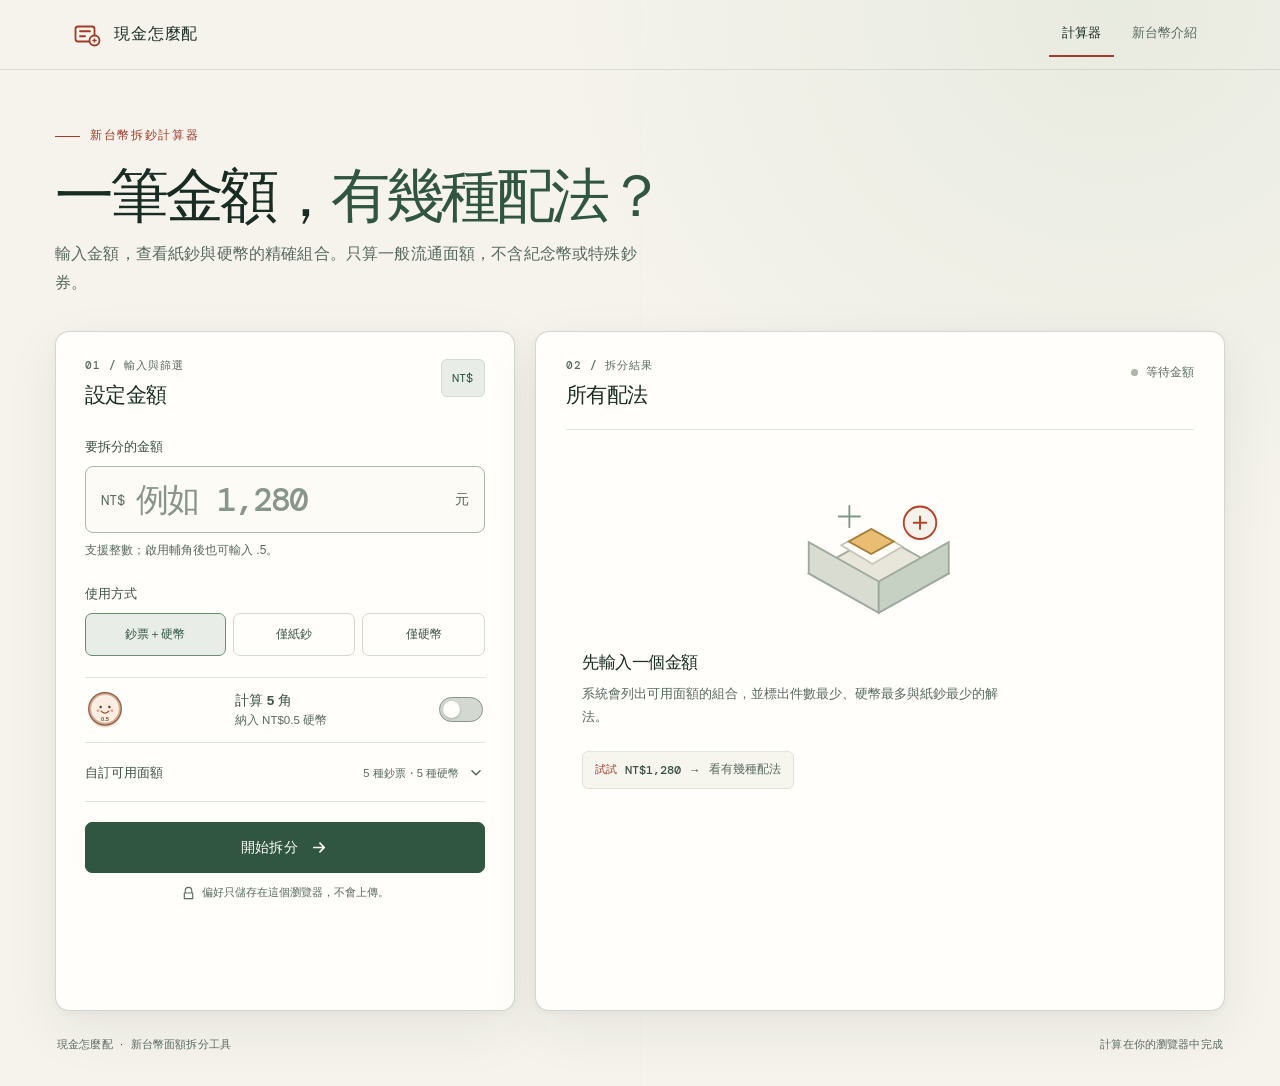
==== index.html @ b89ac7ea "Build NTD cash breakdown calculator and intro page" ====
<!doctype html>
<html lang="zh-Hant-TW">
  <head>
    <meta charset="utf-8" />
    <meta name="viewport" content="width=device-width, initial-scale=1" />
    <meta name="theme-color" content="#f5f3ec" />
    <meta name="description" content="輸入新台幣金額，列出紙鈔與硬幣的所有精確拆分組合。" />
    <title>新台幣拆鈔計算器｜現金怎麼配</title>
    <link rel="stylesheet" href="./styles.css" />
    <script src="./calculator.js" defer></script>
  </head>
  <body>
    <a class="skip-link" href="#main">跳至計算器</a>
    <header class="topbar">
      <a class="brand" href="#top" aria-label="現金怎麼配，回到頁首">
        <span class="brand-mark" aria-hidden="true">
          <svg viewBox="0 0 32 32" fill="none">
            <rect x="4.5" y="7.5" width="19" height="15" rx="2.5" stroke="currentColor" stroke-width="1.8" />
            <path d="M9 12.25h10M9 17.25h5" stroke="currentColor" stroke-width="1.8" stroke-linecap="round" />
            <circle cx="23.5" cy="21.5" r="5" fill="#f5f3ec" stroke="currentColor" stroke-width="1.8" />
            <path d="M22 21.5h3M23.5 20v3" stroke="currentColor" stroke-width="1.4" stroke-linecap="round" />
          </svg>
        </span>
        <span class="brand-name">現金怎麼配</span>
      </a>
      <nav class="top-nav" aria-label="主要導覽">
        <a class="top-nav-link is-current" href="./index.html" aria-current="page">計算器</a>
        <a class="top-nav-link" href="./about.html">新台幣介紹</a>
      </nav>
    </header>

    <main id="main" class="page-shell">
      <section class="intro" id="top" aria-labelledby="page-title">
        <p class="eyebrow"><span class="eyebrow-line"></span>新台幣拆鈔計算器</p>
        <h1 id="page-title">一筆金額，<br class="mobile-break" /><span>有幾種配法？</span></h1>
        <p class="intro-copy">輸入金額，查看紙鈔與硬幣的精確組合。只算一般流通面額，不含紀念幣或特殊鈔券。</p>
      </section>

      <section class="calculator-layout" aria-label="現金拆分工具">
        <aside class="input-panel" aria-labelledby="input-title">
          <div class="panel-heading">
            <div>
              <p class="section-kicker">01 / 輸入與篩選</p>
              <h2 id="input-title">設定金額</h2>
            </div>
            <span class="panel-index" aria-hidden="true">NT$</span>
          </div>

          <form id="calculator-form" novalidate>
            <label class="amount-label" for="amount">要拆分的金額</label>
            <div class="amount-field" id="amount-field">
              <span class="currency-prefix" aria-hidden="true">NT$</span>
              <input id="amount" name="amount" type="text" inputmode="decimal" autocomplete="off" spellcheck="false" placeholder="例如 1,280" aria-describedby="amount-help amount-error" />
              <span class="amount-suffix" aria-hidden="true">元</span>
            </div>
            <p class="field-help" id="amount-help">支援整數；啟用輔角後也可輸入 .5。</p>
            <p class="field-error" id="amount-error" role="alert" hidden></p>

            <fieldset class="mode-fieldset">
              <legend>使用方式</legend>
              <div class="mode-options">
                <label class="mode-option">
                  <input type="radio" name="mode" value="all" checked />
                  <span>鈔票＋硬幣</span>
                </label>
                <label class="mode-option">
                  <input type="radio" name="mode" value="notes" />
                  <span>僅紙鈔</span>
                </label>
                <label class="mode-option">
                  <input type="radio" name="mode" value="coins" />
                  <span>僅硬幣</span>
                </label>
              </div>
            </fieldset>

            <div class="half-toggle-row">
              <svg class="half-coin-icon" aria-hidden="true"><use href="./assets/cash-icons.svg#coin-half"></use></svg>
              <div class="half-copy">
                <span class="toggle-title">計算 5 角</span>
                <span class="toggle-description">納入 NT$0.5 硬幣</span>
              </div>
              <label class="switch" aria-label="啟用 5 角硬幣">
                <input id="half-dollar" type="checkbox" />
                <span class="switch-track" aria-hidden="true"><span></span></span>
              </label>
            </div>

            <details class="denomination-settings" id="denomination-settings">
              <summary>
                <span class="summary-title">自訂可用面額</span>
                <span class="summary-note" id="selection-summary">目前全選</span>
                <svg class="chevron" viewBox="0 0 20 20" aria-hidden="true"><path d="m5.5 7.5 4.5 4.5 4.5-4.5" fill="none" stroke="currentColor" stroke-width="1.7" stroke-linecap="round" stroke-linejoin="round" /></svg>
              </summary>
              <div class="denomination-content">
                <div class="denomination-group">
                  <div class="group-heading"><h3>紙鈔</h3><div class="group-actions"><button type="button" data-select-group="notes">全選</button><button type="button" data-clear-group="notes">清除</button></div></div>
                  <div class="denomination-grid" id="note-denominations"></div>
                </div>
                <div class="denomination-group">
                  <div class="group-heading"><h3>硬幣</h3><div class="group-actions"><button type="button" data-select-group="coins">全選</button><button type="button" data-clear-group="coins">清除</button></div></div>
                  <div class="denomination-grid" id="coin-denominations"></div>
                </div>
                <p class="filter-hint">僅列一般流通面額；不含 NT$50 紙鈔、紀念幣或特殊鈔券。</p>
              </div>
            </details>

            <button class="calculate-button" type="submit">
              <span>開始拆分</span>
              <svg viewBox="0 0 20 20" aria-hidden="true"><path d="M4 10h11M10.5 5.5 15 10l-4.5 4.5" fill="none" stroke="currentColor" stroke-width="1.8" stroke-linecap="round" stroke-linejoin="round" /></svg>
            </button>
          </form>
          <p class="privacy-note"><svg viewBox="0 0 16 16" aria-hidden="true"><path d="M4.5 7V5a3.5 3.5 0 0 1 7 0v2m-8 .5h9v6h-9z" fill="none" stroke="currentColor" stroke-width="1.2" stroke-linejoin="round" /></svg>偏好只儲存在這個瀏覽器，不會上傳。</p>
        </aside>

        <section class="results-panel" aria-labelledby="results-title" aria-live="polite" aria-busy="false">
          <div class="results-topline">
            <div>
              <p class="section-kicker">02 / 拆分結果</p>
              <h2 id="results-title">所有配法</h2>
            </div>
            <span class="result-status" id="result-status"><span class="status-dot"></span>等待金額</span>
          </div>

          <div class="empty-state" id="empty-state">
            <div class="empty-illustration" aria-hidden="true">
              <svg viewBox="0 0 160 118" fill="none">
                <path d="M23 75.5 79 44l56 31.5-56 31.5-56-31.5Z" fill="#e8e5da" stroke="#9eaa9f" stroke-width="1.5" />
                <path d="m23 75.5 56 31.5v-25L23 50.5v25Z" fill="#d9ddd1" stroke="#9eaa9f" stroke-width="1.5" />
                <path d="m135 75.5-56 31.5v-25l56-31.5v25Z" fill="#c6d0c3" stroke="#9eaa9f" stroke-width="1.5" />
                <path d="m49 53 24-13 25 14-24 14-25-15Z" fill="#fffdf8" stroke="#c6c6b9" stroke-width="1.5" />
                <path d="m55 50 18-10 18 10-18 10-18-10Z" fill="#e9bd72" stroke="#a97d35" stroke-width="1.5" />
                <circle cx="112" cy="35" r="13" fill="#f4f3eb" stroke="#b6442b" stroke-width="1.5" />
                <path d="M107 35h10m-5-5v10" stroke="#b6442b" stroke-width="1.6" stroke-linecap="round" />
                <path d="M47 30h17M55.5 21.5v17" stroke="#7f9785" stroke-width="1.5" stroke-linecap="round" />
              </svg>
            </div>
            <h3>先輸入一個金額</h3>
            <p>系統會列出可用面額的組合，並標出件數最少、硬幣最多與紙鈔最少的解法。</p>
            <div class="example-prompt"><span class="example-mark">試試</span><span>NT$1,280</span><span aria-hidden="true">→</span><span>看有幾種配法</span></div>
          </div>

          <div class="result-content" id="result-content" hidden>
            <div class="amount-result">
              <span class="result-label">拆分金額</span>
              <strong id="result-amount">NT$0</strong>
              <span class="combination-count" id="combination-count">0 種組合</span>
            </div>

            <div class="extremes" id="extremes" aria-label="代表性解法"></div>

            <div class="list-heading">
              <div><h3>組合明細</h3><p id="list-caption">依總件數由少到多排列</p></div>
              <span class="list-count" id="list-count"></span>
            </div>
            <div class="combination-list" id="combination-list"></div>
            <p class="truncation-note" id="truncation-note" hidden></p>
            <button class="load-more-button" id="load-more" type="button" hidden>再顯示 100 組</button>
          </div>

          <div class="no-solution" id="no-solution" hidden>
            <span class="no-solution-icon" aria-hidden="true">!</span>
            <h3>目前的面額無法剛好湊出</h3>
            <p>請試著開啟更小的面額，或切換紙鈔與硬幣的使用方式。</p>
          </div>
        </section>
      </section>

      <footer class="page-footer">
        <span>現金怎麼配 <span aria-hidden="true">·</span> 新台幣面額拆分工具</span>
        <span>計算在你的瀏覽器中完成</span>
      </footer>
    </main>
  </body>
</html>
---- styles.css ----
@import url('https://fonts.googleapis.com/css2?family=DM+Mono:wght@400;500&family=IBM+Plex+Sans+TC:wght@400;500;600;700&display=swap');

:root {
  color-scheme: light;
  --paper: #f5f3ec;
  --paper-deep: #eeece3;
  --surface: #fffefa;
  --ink: #182c24;
  --ink-soft: #3c5146;
  --muted: #586a60;
  --line: #d5d9cd;
  --line-strong: #aab6a8;
  --green: #305541;
  --green-soft: #e8eee7;
  --red: #a43a28;
  --red-soft: #f7e9e4;
  --gold: #906823;
  --gold-soft: #f4eddb;
  --shadow: 0 18px 55px rgb(31 48 37 / 7%), 0 2px 8px rgb(31 48 37 / 4%);
  --body-font: 'IBM Plex Sans TC', 'Noto Sans TC', 'Microsoft JhengHei', sans-serif;
  --mono-font: 'DM Mono', ui-monospace, SFMono-Regular, Consolas, monospace;
  font-family: var(--body-font);
  font-size: 16px;
  color: var(--ink);
  background: var(--paper);
  font-synthesis: none;
  text-rendering: optimizeLegibility;
}

* { box-sizing: border-box; }

body {
  margin: 0;
  min-width: 320px;
  min-height: 100vh;
  background:
    radial-gradient(ellipse at 87% 0%, rgb(223 229 216 / 58%), transparent 35rem),
    linear-gradient(90deg, transparent 0, transparent calc(50% - 1px), rgb(57 80 63 / 2%) 50%, transparent calc(50% + 1px)),
    var(--paper);
}

button, input { font: inherit; }
button { color: inherit; }
button, label, summary { -webkit-tap-highlight-color: transparent; }
button, summary, input[type="checkbox"], input[type="radio"] { cursor: pointer; }
[hidden] { display: none !important; }

.skip-link {
  position: fixed;
  z-index: 20;
  top: 12px;
  left: 12px;
  padding: 12px 16px;
  transform: translateY(-160%);
  color: #fffefa;
  background: var(--ink);
  border-radius: 8px;
}
.skip-link:focus { transform: translateY(0); }

.topbar {
  height: 70px;
  padding: 0 clamp(20px, 5.5vw, 88px);
  display: flex;
  align-items: center;
  justify-content: space-between;
  border-bottom: 1px solid rgb(93 113 97 / 17%);
}
.brand { display: inline-flex; align-items: center; gap: 10px; color: var(--ink); text-decoration: none; }
.brand-mark { width: 34px; height: 34px; display: grid; place-items: center; color: var(--red); }
.brand-mark svg { width: 32px; height: 32px; }
.brand-name { font-size: .98rem; font-weight: 700; letter-spacing: .045em; }
.top-nav { display: flex; align-items: center; gap: 5px; }
.top-nav-link { min-height: 44px; display: inline-flex; align-items: center; padding: 0 13px; color: var(--muted); border-bottom: 2px solid transparent; text-decoration: none; font-size: .81rem; font-weight: 500; transition: color .18s ease, border-color .18s ease; }
.top-nav-link:hover { color: var(--red); }
.top-nav-link.is-current { color: var(--ink); border-bottom-color: var(--red); font-weight: 700; }
.top-nav-link:focus-visible { outline: 3px solid #9a552a; outline-offset: 1px; }
.status-dot { width: 8px; height: 8px; border-radius: 50%; background: #588065; display: inline-block; box-shadow: 0 0 0 3px rgb(88 128 101 / 13%); }

.page-shell { width: min(1170px, calc(100% - 48px)); margin: 0 auto; }
.intro { padding: 58px 0 33px; }
.eyebrow, .section-kicker {
  display: flex;
  align-items: center;
  gap: 10px;
  margin: 0;
  color: var(--red);
  font-size: .74rem;
  font-weight: 600;
  letter-spacing: .14em;
  text-transform: uppercase;
}
.eyebrow-line { width: 25px; height: 1px; background: currentColor; }
h1, h2, h3, p { margin-top: 0; }
.intro h1 { margin: 17px 0 10px; font-size: clamp(2.2rem, 5.2vw, 3.7rem); line-height: 1.17; letter-spacing: -.065em; font-weight: 600; }
.intro h1 span { color: var(--green); }
.mobile-break { display: none; }
.intro-copy { max-width: 600px; margin: 0; color: var(--muted); font-size: 1rem; line-height: 1.8; letter-spacing: .01em; }

.calculator-layout { display: grid; grid-template-columns: minmax(330px, .88fr) minmax(0, 1.32fr); gap: 20px; align-items: stretch; }
.input-panel, .results-panel { background: var(--surface); border: 1px solid rgb(160 173 155 / 48%); border-radius: 14px; box-shadow: var(--shadow); }
.input-panel { padding: 27px 29px 23px; }
.results-panel { min-height: 680px; padding: 27px 30px 28px; }
.panel-heading, .results-topline { display: flex; align-items: flex-start; justify-content: space-between; gap: 16px; }
.panel-heading { margin-bottom: 29px; }
.panel-heading .section-kicker, .results-topline .section-kicker { color: var(--muted); font-family: var(--mono-font); font-size: .66rem; letter-spacing: .08em; }
.panel-heading h2, .results-topline h2 { margin: 8px 0 0; font-size: 1.32rem; line-height: 1.35; font-weight: 600; letter-spacing: -.03em; }
.panel-index { display: inline-grid; place-items: center; min-width: 44px; height: 38px; padding: 0 8px; color: var(--green); background: var(--green-soft); border: 1px solid #cedbce; border-radius: 6px; font-family: var(--mono-font); font-size: .77rem; }

.amount-label, fieldset legend { display: block; margin-bottom: 10px; color: var(--ink-soft); font-size: .84rem; font-weight: 600; }
.amount-field { display: flex; align-items: center; min-height: 67px; padding: 0 15px; background: #fcfbf6; border: 1px solid #aab8ab; border-radius: 8px; transition: border-color .18s ease, box-shadow .18s ease, background-color .18s ease; }
.amount-field:focus-within { background: #fffefa; border-color: var(--green); box-shadow: 0 0 0 3px rgb(48 85 65 / 13%); }
.currency-prefix { margin-right: 11px; color: var(--muted); font-family: var(--mono-font); font-size: .88rem; }
.amount-field input { min-width: 0; width: 100%; padding: 10px 0; border: 0; outline: 0; color: var(--ink); background: transparent; font-family: var(--mono-font); font-size: clamp(1.55rem, 3vw, 2.05rem); font-weight: 500; letter-spacing: -.055em; font-variant-numeric: tabular-nums; }
.amount-field input::placeholder { color: #88958a; opacity: 1; }
.amount-suffix { margin-left: 8px; color: var(--muted); font-size: .87rem; }
.field-help, .field-error { margin: 8px 0 0; font-size: .75rem; line-height: 1.55; }
.field-help { color: var(--muted); }
.field-error { color: #922f23; font-weight: 600; }

.mode-fieldset { min-width: 0; margin: 25px 0 21px; padding: 0; border: 0; }
.mode-fieldset legend { padding: 0; }
.mode-options { display: grid; grid-template-columns: 1.15fr 1fr 1fr; gap: 7px; }
.mode-option { position: relative; min-height: 43px; display: grid; place-items: center; padding: 7px 6px; color: var(--ink-soft); background: #fffefa; border: 1px solid var(--line); border-radius: 7px; text-align: center; font-size: .76rem; font-weight: 500; line-height: 1.2; transition: background-color .18s ease, border-color .18s ease, color .18s ease; }
.mode-option input { position: absolute; width: 1px; height: 1px; opacity: 0; }
.mode-option:has(input:checked) { color: var(--green); background: var(--green-soft); border-color: #6a8d72; font-weight: 700; }
.mode-option:has(input:focus-visible) { outline: 3px solid #9a552a; outline-offset: 3px; }

.half-toggle-row { min-height: 64px; display: flex; align-items: center; justify-content: space-between; gap: 14px; padding: 10px 0; border-top: 1px solid #e2e4dc; border-bottom: 1px solid #e2e4dc; }
.half-coin-icon { width: 40px; height: 40px; flex: 0 0 40px; }
.half-copy { display: grid; gap: 3px; }
.toggle-title { color: var(--ink-soft); font-size: .85rem; font-weight: 600; }
.toggle-description { color: var(--muted); font-size: .72rem; }
.switch { position: relative; min-width: 48px; min-height: 44px; display: inline-flex; align-items: center; justify-content: center; }
.switch input { position: absolute; inset: 0; width: 100%; height: 100%; margin: 0; opacity: 0; }
.switch-track { width: 44px; height: 25px; display: flex; align-items: center; padding: 3px; background: #d3d9d0; border: 1px solid #87968a; border-radius: 999px; transition: background .18s ease; }
.switch-track span { width: 17px; height: 17px; background: #fffefa; border-radius: 50%; box-shadow: 0 1px 3px rgb(19 38 27 / 23%); transition: transform .18s ease; }
.switch input:checked + .switch-track { background: var(--green); border-color: var(--green); }
.switch input:checked + .switch-track span { transform: translateX(18px); }
.switch input:focus-visible + .switch-track { outline: 3px solid #9a552a; outline-offset: 3px; }

.denomination-settings { margin-top: 3px; border-bottom: 1px solid #e2e4dc; }
.denomination-settings summary { position: relative; min-height: 55px; display: flex; align-items: center; gap: 8px; padding: 7px 26px 7px 0; list-style: none; }
.denomination-settings summary::-webkit-details-marker { display: none; }
.summary-title { color: var(--ink-soft); font-size: .83rem; font-weight: 600; }
.summary-note { margin-left: auto; color: var(--muted); font-size: .7rem; white-space: nowrap; }
.chevron { position: absolute; right: 0; width: 18px; height: 18px; color: var(--muted); transition: transform .18s ease; }
.denomination-settings[open] .chevron { transform: rotate(180deg); }
.denomination-settings summary:focus-visible { outline: 3px solid #9a552a; outline-offset: 3px; border-radius: 4px; }
.denomination-content { display: grid; gap: 18px; padding: 3px 0 16px; }
.group-heading { display: flex; align-items: center; justify-content: space-between; gap: 10px; margin-bottom: 9px; }
.group-heading h3 { margin: 0; color: var(--ink); font-size: .75rem; font-weight: 600; }
.group-actions { display: flex; align-items: center; gap: 9px; }
.group-actions button { min-height: 32px; padding: 3px 2px; color: #465f4d; background: transparent; border: 0; font-size: .68rem; text-decoration: underline; text-underline-offset: 3px; }
.group-actions button:hover { color: #7d2d20; }
.denomination-grid { display: grid; grid-template-columns: repeat(3, minmax(0, 1fr)); gap: 7px; }
.denomination-chip { position: relative; min-height: 67px; display: flex; flex-direction: column; align-items: center; justify-content: center; gap: 1px; padding: 10px 4px 5px; background: #fbfaf5; border: 1px solid var(--line); border-radius: 6px; color: var(--ink-soft); font-family: var(--mono-font); font-size: .69rem; transition: border-color .18s ease, background .18s ease; }
.denomination-chip:has(input:checked) { color: var(--green); background: #f0f4ee; border-color: #9caf9e; }
.denomination-chip input { position: absolute; top: 5px; left: 5px; appearance: none; width: 13px; height: 13px; flex: 0 0 13px; margin: 0; background: #fffefa; border: 1px solid #748477; border-radius: 3px; }
.denomination-chip input:checked { background: var(--green); border-color: var(--green); }
.denomination-chip input:checked::after { display: block; width: 6px; height: 3px; margin: 3px 0 0 2px; content: ''; transform: rotate(-45deg); border: solid white; border-width: 0 0 1.6px 1.6px; }
.denomination-chip input:focus-visible { outline: 3px solid #9a552a; outline-offset: 3px; }
.money-icon { display: block; width: 42px; height: 24px; overflow: visible; }
.money-icon.coin-icon { width: 28px; height: 28px; }
.filter-hint { margin: -2px 0 0; color: var(--muted); font-size: .68rem; line-height: 1.5; }

.calculate-button { width: 100%; min-height: 51px; display: flex; align-items: center; justify-content: center; gap: 12px; margin-top: 20px; padding: 10px 18px; color: #fffefa; background: var(--green); border: 1px solid var(--green); border-radius: 7px; font-size: .89rem; font-weight: 600; letter-spacing: .03em; transition: background .18s ease, transform .18s ease, box-shadow .18s ease; }
.calculate-button svg { width: 19px; height: 19px; }
.calculate-button:hover { background: #213e2e; box-shadow: 0 5px 14px rgb(30 57 40 / 18%); }
.calculate-button:active { transform: translateY(1px); }
.calculate-button:focus-visible, .group-actions button:focus-visible { outline: 3px solid #9a552a; outline-offset: 3px; }
.privacy-note { display: flex; align-items: center; justify-content: center; gap: 6px; margin: 13px 0 0; color: var(--muted); font-size: .68rem; }
.privacy-note svg { width: 15px; height: 15px; flex: 0 0 15px; }

.results-topline { align-items: flex-start; padding-bottom: 20px; border-bottom: 1px solid #e1e4db; }
.result-status { display: inline-flex; align-items: center; gap: 8px; margin-top: 6px; color: var(--muted); font-size: .72rem; white-space: nowrap; }
.result-status .status-dot { width: 7px; height: 7px; background: #aab5a8; box-shadow: none; }
.result-status.is-ready .status-dot { background: #588065; box-shadow: 0 0 0 3px rgb(88 128 101 / 13%); }

.empty-state { display: flex; flex-direction: column; align-items: flex-start; padding: 48px 16px 35px; }
.empty-illustration { align-self: center; width: min(200px, 72%); margin: 1px auto 24px; }
.empty-illustration svg { display: block; width: 100%; height: auto; }
.empty-state h3 { margin: 0 0 8px; font-size: 1.07rem; font-weight: 600; letter-spacing: -.025em; }
.empty-state > p { max-width: 440px; margin: 0; color: var(--muted); font-size: .84rem; line-height: 1.75; }
.example-prompt { display: inline-flex; flex-wrap: wrap; align-items: center; gap: 8px; margin-top: 22px; padding: 10px 12px; color: var(--ink-soft); background: #f6f5ee; border: 1px solid #e2e4da; border-radius: 6px; font-size: .73rem; }
.example-mark { color: var(--red); font-size: .68rem; font-weight: 700; }
.example-prompt span:nth-child(2) { font-family: var(--mono-font); font-weight: 500; }
.example-prompt span:last-child { color: var(--muted); }

.result-content { animation: reveal .2s ease-out; }
@keyframes reveal { from { opacity: .72; transform: translateY(4px); } to { opacity: 1; transform: translateY(0); } }
.amount-result { display: grid; grid-template-columns: 1fr auto; align-items: end; gap: 5px 14px; padding: 22px 0 19px; border-bottom: 1px solid #e1e4db; }
.result-label { color: var(--muted); font-size: .76rem; }
.amount-result strong { grid-column: 1; color: var(--ink); font-family: var(--mono-font); font-size: clamp(1.8rem, 4.2vw, 2.45rem); font-weight: 500; letter-spacing: -.07em; line-height: 1.15; font-variant-numeric: tabular-nums; }
.combination-count { grid-column: 2; grid-row: 1 / span 2; align-self: center; padding: 8px 10px; color: #8a301f; background: var(--red-soft); border: 1px solid #ecc9bd; border-radius: 5px; font-size: .74rem; font-weight: 600; white-space: nowrap; }

.extremes { display: grid; grid-template-columns: repeat(3, minmax(0, 1fr)); gap: 8px; padding: 16px 0 22px; border-bottom: 1px solid #e1e4db; }
.extreme-card { min-width: 0; padding: 12px 11px 11px; background: #f9f8f2; border: 1px solid #e0e3d8; border-radius: 7px; }
.extreme-card.primary { background: #eef3ed; border-color: #c8d6c7; }
.extreme-label { display: flex; min-height: 28px; align-items: flex-start; gap: 6px; color: var(--muted); font-size: .67rem; line-height: 1.35; }
.extreme-label .label-mark { width: 16px; height: 16px; flex: 0 0 16px; display: grid; place-items: center; color: var(--green); background: #dae6d9; border-radius: 50%; font-size: .58rem; font-weight: 700; }
.extreme-total { margin: 7px 0 4px; color: var(--ink); font-family: var(--mono-font); font-size: 1.25rem; letter-spacing: -.06em; }
.extreme-total small { margin-left: 3px; color: var(--muted); font-family: var(--body-font); font-size: .67rem; letter-spacing: 0; }
.extreme-detail { margin: 0; color: var(--muted); font-size: .65rem; line-height: 1.5; overflow-wrap: anywhere; }

.list-heading { display: flex; align-items: flex-end; justify-content: space-between; gap: 16px; padding: 19px 0 11px; }
.list-heading h3 { margin: 0 0 4px; font-size: .91rem; font-weight: 600; }
.list-heading p { margin: 0; color: var(--muted); font-size: .68rem; }
.list-count { color: var(--muted); font-family: var(--mono-font); font-size: .7rem; white-space: nowrap; }
.combination-list { display: grid; gap: 7px; }
.combination-row { display: grid; grid-template-columns: 32px minmax(0, 1fr) auto; gap: 10px; align-items: start; padding: 11px 12px 10px 9px; background: #fffefa; border: 1px solid #e2e5dc; border-radius: 7px; }
.combination-row.best { background: #f3f6f0; border-color: #c8d6c7; }
.row-number { width: 25px; height: 25px; display: grid; place-items: center; margin-top: 1px; color: var(--muted); background: #f1f1e9; border-radius: 4px; font-family: var(--mono-font); font-size: .64rem; }
.row-body { min-width: 0; }
.row-summary { display: flex; flex-wrap: wrap; align-items: center; gap: 5px 10px; margin-bottom: 6px; }
.piece-total { color: var(--ink); font-size: .76rem; font-weight: 600; }
.piece-split { color: var(--muted); font-size: .65rem; }
.row-breakdown { display: flex; flex-wrap: wrap; gap: 5px; }
.denom-token { display: inline-flex; align-items: center; gap: 4px; min-height: 25px; padding: 3px 6px; color: #405849; background: #eef2eb; border: 1px solid #d7e0d5; border-radius: 4px; font-size: .61rem; line-height: 1.25; }
.denom-token.note { color: #8b3e28; background: #f8eee6; border-color: #ecd9c8; }
.denom-token strong { font-family: var(--mono-font); font-size: .63rem; font-weight: 500; }
.denom-token .money-icon { width: 20px; height: 12px; flex: 0 0 20px; }
.denom-token .money-icon.coin-icon { width: 16px; height: 16px; flex-basis: 16px; }
.row-value { align-self: center; color: var(--ink-soft); font-family: var(--mono-font); font-size: .73rem; white-space: nowrap; }
.truncation-note { margin: 11px 0 0; padding: 10px 12px; color: #5b4a2c; background: var(--gold-soft); border: 1px solid #e3d3aa; border-radius: 6px; font-size: .71rem; line-height: 1.55; }
.load-more-button { width: 100%; min-height: 44px; margin-top: 9px; color: var(--green); background: #f7f8f3; border: 1px solid #b8c7b7; border-radius: 6px; font-size: .76rem; font-weight: 600; transition: background .18s ease, border-color .18s ease; }
.load-more-button:hover { background: var(--green-soft); border-color: #7e9981; }
.load-more-button:focus-visible { outline: 3px solid #9a552a; outline-offset: 3px; }

.no-solution { padding: 71px 20px 30px; text-align: center; }
.no-solution-icon { width: 38px; height: 38px; display: grid; place-items: center; margin: 0 auto 14px; color: #8a301f; background: var(--red-soft); border: 1px solid #e9c7bc; border-radius: 50%; font-family: var(--mono-font); font-size: 1.1rem; }
.no-solution h3 { margin: 0 0 7px; font-size: 1rem; font-weight: 600; }
.no-solution p { max-width: 350px; margin: 0 auto; color: var(--muted); font-size: .81rem; line-height: 1.7; }

.about-intro { padding-bottom: 30px; }
.about-section { padding: 25px 28px 27px; background: var(--surface); border: 1px solid rgb(160 173 155 / 48%); border-radius: 12px; box-shadow: var(--shadow); }
.about-section + .about-section { margin-top: 15px; }
.about-section-heading { display: flex; align-items: flex-end; justify-content: space-between; gap: 16px; margin-bottom: 18px; }
.about-section-heading .section-kicker { color: var(--muted); font-family: var(--mono-font); font-size: .67rem; letter-spacing: .075em; }
.about-section-heading h2 { margin: 8px 0 0; font-size: 1.28rem; line-height: 1.35; font-weight: 600; letter-spacing: -.03em; }
.section-caption { color: var(--muted); font-size: .71rem; }
.money-card-grid { display: grid; gap: 10px; }
.note-card-grid { grid-template-columns: repeat(5, minmax(0, 1fr)); }
.coin-card-grid { grid-template-columns: repeat(6, minmax(0, 1fr)); }
.money-card { min-width: 0; min-height: 154px; display: flex; flex-direction: column; align-items: center; justify-content: center; padding: 13px 8px 12px; background: #f8f7f0; border: 1px solid #e0e3d8; border-radius: 8px; text-align: center; }
.money-card.half-card { background: #fcf3ed; border-color: #ecd9ce; }
.about-money-icon { flex: 0 0 auto; }
.about-money-icon.note-icon { width: min(100%, 126px); height: auto; margin: 0 0 10px; }
.about-money-icon.coin-icon { width: 62px; height: 62px; margin: 0 0 5px; }
.money-card h3 { margin: 1px 0 3px; color: var(--ink); font-family: var(--mono-font); font-size: .84rem; font-weight: 500; letter-spacing: -.02em; }
.money-card p { margin: 0; color: var(--muted); font-size: .7rem; line-height: 1.5; }
.illustration-note { display: flex; align-items: flex-start; gap: 12px; margin: 15px 0 0; padding: 15px 18px; color: #5d4b2d; background: var(--gold-soft); border: 1px solid #e3d3aa; border-radius: 8px; }
.illustration-note p { margin: 0; font-size: .76rem; line-height: 1.75; }
.illustration-note strong { color: #4a3a21; }
.note-mark { width: 23px; height: 23px; flex: 0 0 23px; display: grid; place-items: center; color: #594720; background: #e9d8aa; border-radius: 50%; font-family: Georgia, serif; font-size: .9rem; font-weight: 700; }
.guide-section { margin-top: 28px; padding: 25px 28px 27px; background: #e9eee6; border: 1px solid #cbd8ca; border-radius: 12px; }
.guide-section .about-section-heading { margin-bottom: 19px; }
.guide-steps { display: grid; grid-template-columns: repeat(3, minmax(0, 1fr)); gap: 12px; margin: 0; padding: 0; list-style: none; counter-reset: none; }
.guide-steps li { min-height: 138px; padding: 15px 16px; background: #f9faf5; border: 1px solid #d5dfd3; border-radius: 7px; }
.step-number { display: inline-block; margin-bottom: 11px; color: var(--red); font-family: var(--mono-font); font-size: .67rem; letter-spacing: .08em; }
.guide-steps h3 { margin: 0 0 5px; font-size: .85rem; font-weight: 600; }
.guide-steps p { margin: 0; color: var(--muted); font-size: .72rem; line-height: 1.7; }
.about-cta { min-height: 48px; display: inline-flex; align-items: center; justify-content: center; gap: 12px; margin-top: 17px; padding: 8px 17px; color: #fffefa; background: var(--green); border: 1px solid var(--green); border-radius: 6px; text-decoration: none; font-size: .79rem; font-weight: 600; transition: background .18s ease, box-shadow .18s ease; }
.about-cta:hover { background: #213e2e; box-shadow: 0 5px 14px rgb(30 57 40 / 18%); }
.about-cta svg { width: 18px; height: 18px; }
.about-cta:focus-visible { outline: 3px solid #9a552a; outline-offset: 3px; }

.page-footer { display: flex; align-items: center; justify-content: space-between; gap: 16px; padding: 26px 2px 34px; color: var(--muted); font-size: .69rem; letter-spacing: .015em; }
.page-footer span:first-child { font-weight: 500; }
.page-footer span:first-child span { padding: 0 4px; color: var(--red); }

:focus-visible { outline: 3px solid #9a552a; outline-offset: 3px; }
@media (max-width: 900px) {
  .calculator-layout { grid-template-columns: minmax(290px, .9fr) minmax(0, 1.1fr); gap: 14px; }
  .input-panel { padding: 24px 21px 20px; }
  .results-panel { padding: 24px 22px; }
  .extremes { grid-template-columns: 1fr; }
  .extreme-card { display: grid; grid-template-columns: minmax(115px, .8fr) minmax(70px, .55fr) minmax(0, 1.6fr); align-items: center; gap: 10px; }
  .extreme-label { min-height: 0; }
  .extreme-total { margin: 0; }
  .extreme-detail { text-align: right; }
  .note-card-grid { grid-template-columns: repeat(3, minmax(0, 1fr)); }
  .coin-card-grid { grid-template-columns: repeat(3, minmax(0, 1fr)); }
}
@media (max-width: 720px) {
  .topbar { height: 61px; padding: 0 20px; }
  .page-shell { width: min(100% - 32px, 540px); }
  .intro { padding: 39px 0 24px; }
  .intro h1 { margin-top: 13px; font-size: clamp(2.05rem, 10vw, 3.1rem); }
  .mobile-break { display: initial; }
  .intro-copy { max-width: 480px; font-size: .91rem; }
  .calculator-layout { grid-template-columns: 1fr; gap: 13px; }
  .input-panel { padding: 22px 21px 20px; }
  .panel-heading { margin-bottom: 23px; }
  .results-panel { min-height: 520px; padding: 22px 21px 24px; }
  .empty-state { padding: 31px 4px 28px; }
  .empty-illustration { width: 164px; margin-bottom: 19px; }
  .empty-state h3 { font-size: 1rem; }
  .empty-state > p { font-size: .81rem; }
  .amount-result { padding: 18px 0 16px; }
  .combination-count { font-size: .67rem; }
  .extremes { grid-template-columns: 1fr; gap: 7px; padding: 13px 0 18px; }
  .extreme-card { grid-template-columns: minmax(110px, .75fr) minmax(73px, .55fr) minmax(0, 1.4fr); padding: 10px; }
  .extreme-detail { font-size: .64rem; }
  .combination-row { grid-template-columns: 27px minmax(0, 1fr); gap: 7px; padding: 10px 9px; }
  .row-value { grid-column: 2; grid-row: 2; justify-self: start; margin-top: 5px; font-size: .67rem; }
  .row-summary { margin-bottom: 5px; }
  .page-footer { align-items: flex-start; flex-direction: column; gap: 6px; padding: 22px 2px 29px; }
  .about-intro { padding-bottom: 20px; }
  .about-section { padding: 20px 17px 19px; }
  .about-section-heading { align-items: flex-start; flex-direction: column; gap: 5px; margin-bottom: 14px; }
  .about-section-heading h2 { font-size: 1.17rem; }
  .section-caption { font-size: .68rem; }
  .money-card-grid { gap: 8px; }
  .money-card { min-height: 143px; padding: 10px 5px; }
  .about-money-icon.note-icon { width: min(100%, 115px); }
  .about-money-icon.coin-icon { width: 54px; height: 54px; }
  .money-card h3 { font-size: .76rem; }
  .money-card p { font-size: .65rem; }
  .illustration-note { padding: 13px 13px; }
  .guide-section { margin-top: 18px; padding: 20px 17px 19px; }
  .guide-steps { grid-template-columns: 1fr; gap: 8px; }
  .guide-steps li { min-height: 0; padding: 12px 13px; }
  .step-number { margin-bottom: 7px; }
  .about-cta { width: 100%; }
}
@media (max-width: 390px) {
  .topbar { padding: 0 16px; }
  .top-nav { gap: 0; }
  .top-nav-link { padding: 0 8px; font-size: .74rem; }
  .page-shell { width: calc(100% - 24px); }
  .input-panel, .results-panel { padding-right: 16px; padding-left: 16px; }
  .mode-options { gap: 5px; }
  .mode-option { font-size: .68rem; }
  .extreme-card { grid-template-columns: minmax(98px, .82fr) minmax(64px, .48fr) minmax(0, 1.25fr); gap: 6px; padding: 9px 7px; }
  .extreme-label { font-size: .62rem; }
  .extreme-total { font-size: 1.05rem; }
  .extreme-detail { font-size: .6rem; }
  .combination-count { padding: 7px 7px; font-size: .62rem; }
  .denomination-grid { grid-template-columns: repeat(3, minmax(0, 1fr)); }
  .note-card-grid { grid-template-columns: repeat(2, minmax(0, 1fr)); }
  .coin-card-grid { grid-template-columns: repeat(2, minmax(0, 1fr)); }
}
@media (prefers-reduced-motion: reduce) {
  *, *::before, *::after { scroll-behavior: auto !important; animation-duration: .01ms !important; animation-iteration-count: 1 !important; transition-duration: .01ms !important; }
}
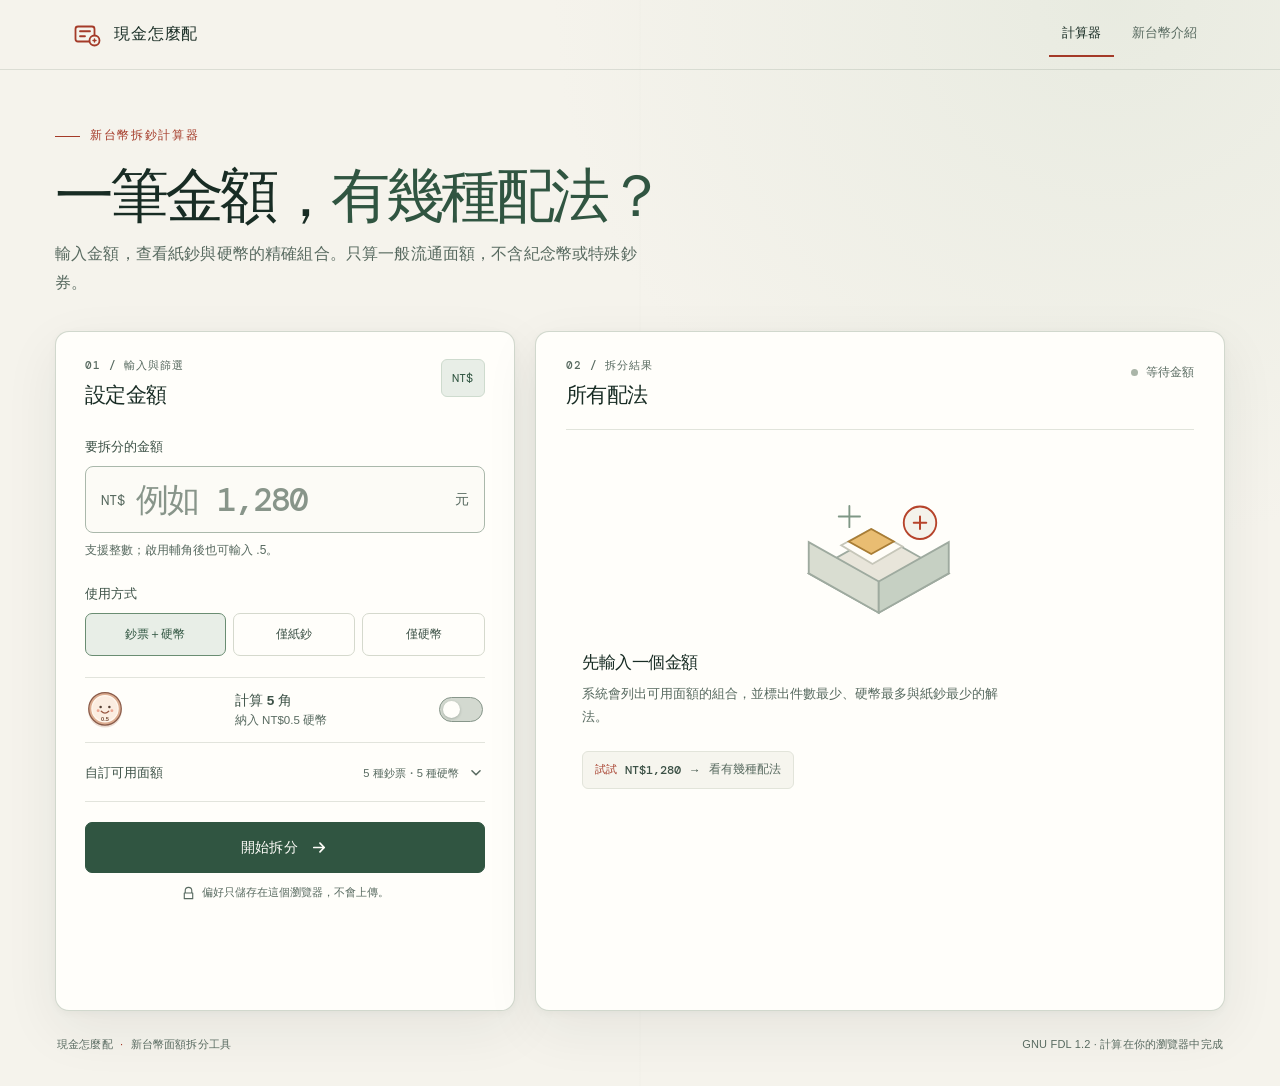
==== commit 14a81838: "Apply GNU FDL 1.2 and add license links" ====
--- a/index.html
+++ b/index.html
@@ -168,7 +168,7 @@
 
       <footer class="page-footer">
         <span>現金怎麼配 <span aria-hidden="true">·</span> 新台幣面額拆分工具</span>
-        <span>計算在你的瀏覽器中完成</span>
+        <span><a class="license-link" href="./LICENSE">GNU FDL 1.2</a><span aria-hidden="true"> · </span>計算在你的瀏覽器中完成</span>
       </footer>
     </main>
   </body>
--- a/styles.css
+++ b/styles.css
@@ -268,6 +268,8 @@
 .page-footer { display: flex; align-items: center; justify-content: space-between; gap: 16px; padding: 26px 2px 34px; color: var(--muted); font-size: .69rem; letter-spacing: .015em; }
 .page-footer span:first-child { font-weight: 500; }
 .page-footer span:first-child span { padding: 0 4px; color: var(--red); }
+.license-link { color: var(--muted); text-decoration: none; }
+.license-link:hover, .license-link:focus-visible { color: var(--red); text-decoration: underline; text-underline-offset: 3px; }
 
 :focus-visible { outline: 3px solid #9a552a; outline-offset: 3px; }
 @media (max-width: 900px) {
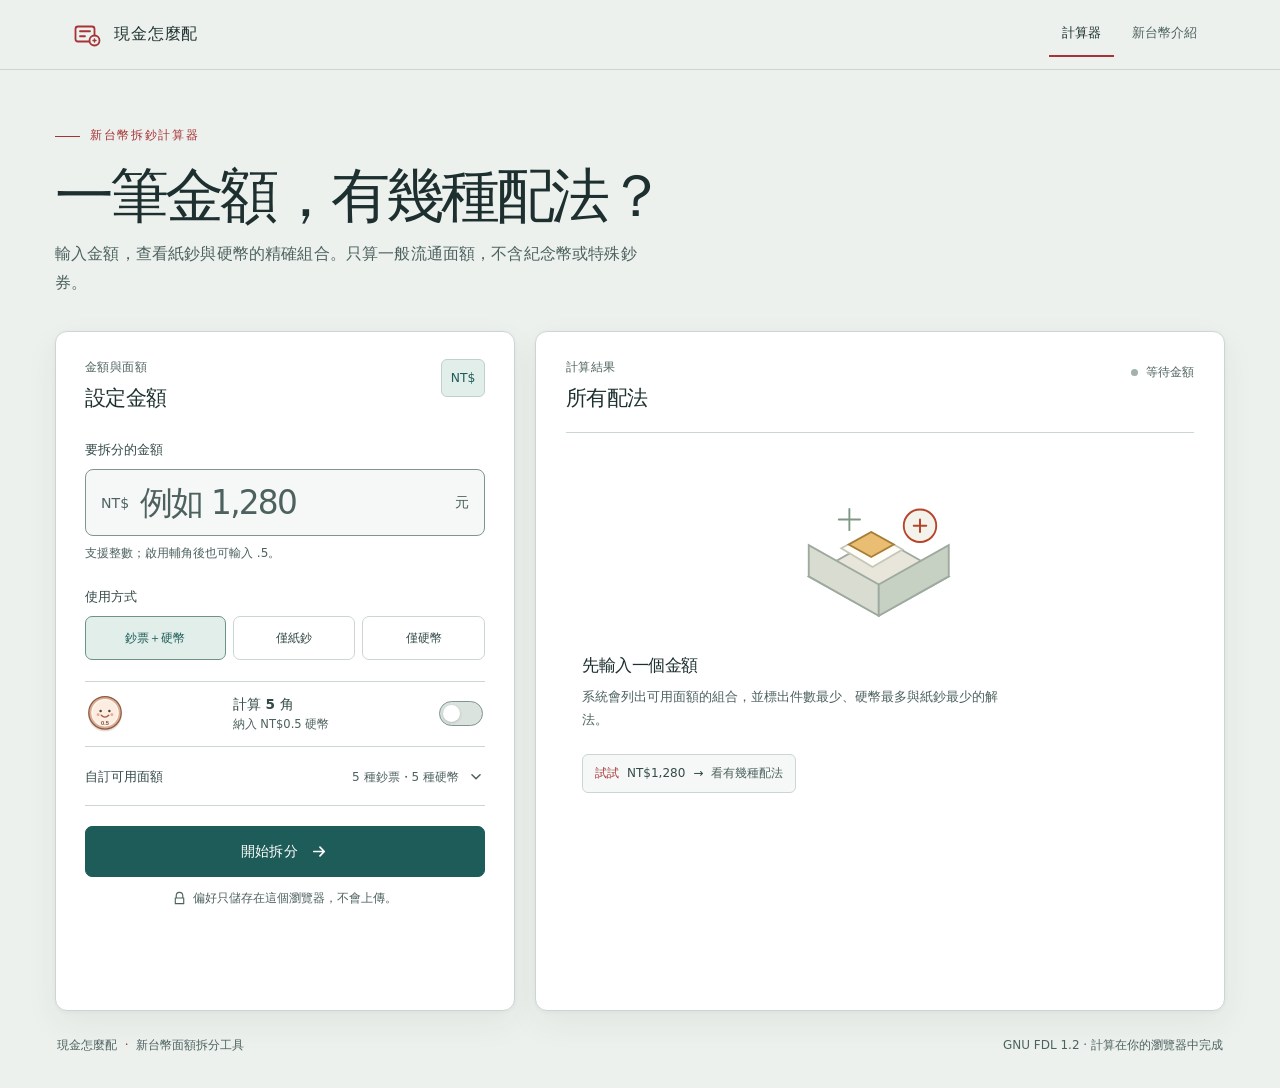
==== commit 57f6bad2: "Use CBC currency photos and refine accessible UI" ====
--- a/index.html
+++ b/index.html
@@ -3,7 +3,7 @@
   <head>
     <meta charset="utf-8" />
     <meta name="viewport" content="width=device-width, initial-scale=1" />
-    <meta name="theme-color" content="#f5f3ec" />
+    <meta name="theme-color" content="#edf1ee" />
     <meta name="description" content="輸入新台幣金額，列出紙鈔與硬幣的所有精確拆分組合。" />
     <title>新台幣拆鈔計算器｜現金怎麼配</title>
     <link rel="stylesheet" href="./styles.css" />
@@ -17,7 +17,7 @@
           <svg viewBox="0 0 32 32" fill="none">
             <rect x="4.5" y="7.5" width="19" height="15" rx="2.5" stroke="currentColor" stroke-width="1.8" />
             <path d="M9 12.25h10M9 17.25h5" stroke="currentColor" stroke-width="1.8" stroke-linecap="round" />
-            <circle cx="23.5" cy="21.5" r="5" fill="#f5f3ec" stroke="currentColor" stroke-width="1.8" />
+            <circle cx="23.5" cy="21.5" r="5" fill="#edf1ee" stroke="currentColor" stroke-width="1.8" />
             <path d="M22 21.5h3M23.5 20v3" stroke="currentColor" stroke-width="1.4" stroke-linecap="round" />
           </svg>
         </span>
@@ -32,7 +32,7 @@
     <main id="main" class="page-shell">
       <section class="intro" id="top" aria-labelledby="page-title">
         <p class="eyebrow"><span class="eyebrow-line"></span>新台幣拆鈔計算器</p>
-        <h1 id="page-title">一筆金額，<br class="mobile-break" /><span>有幾種配法？</span></h1>
+        <h1 id="page-title">一筆金額，<br class="mobile-break" />有幾種配法？</h1>
         <p class="intro-copy">輸入金額，查看紙鈔與硬幣的精確組合。只算一般流通面額，不含紀念幣或特殊鈔券。</p>
       </section>
 
@@ -40,7 +40,7 @@
         <aside class="input-panel" aria-labelledby="input-title">
           <div class="panel-heading">
             <div>
-              <p class="section-kicker">01 / 輸入與篩選</p>
+              <p class="section-kicker">金額與面額</p>
               <h2 id="input-title">設定金額</h2>
             </div>
             <span class="panel-index" aria-hidden="true">NT$</span>
@@ -116,7 +116,7 @@
         <section class="results-panel" aria-labelledby="results-title" aria-live="polite" aria-busy="false">
           <div class="results-topline">
             <div>
-              <p class="section-kicker">02 / 拆分結果</p>
+              <p class="section-kicker">計算結果</p>
               <h2 id="results-title">所有配法</h2>
             </div>
             <span class="result-status" id="result-status"><span class="status-dot"></span>等待金額</span>
--- a/styles.css
+++ b/styles.css
@@ -1,24 +1,21 @@
-@import url('https://fonts.googleapis.com/css2?family=DM+Mono:wght@400;500&family=IBM+Plex+Sans+TC:wght@400;500;600;700&display=swap');
-
 :root {
   color-scheme: light;
-  --paper: #f5f3ec;
-  --paper-deep: #eeece3;
-  --surface: #fffefa;
-  --ink: #182c24;
-  --ink-soft: #3c5146;
-  --muted: #586a60;
-  --line: #d5d9cd;
-  --line-strong: #aab6a8;
-  --green: #305541;
-  --green-soft: #e8eee7;
-  --red: #a43a28;
-  --red-soft: #f7e9e4;
-  --gold: #906823;
-  --gold-soft: #f4eddb;
-  --shadow: 0 18px 55px rgb(31 48 37 / 7%), 0 2px 8px rgb(31 48 37 / 4%);
-  --body-font: 'IBM Plex Sans TC', 'Noto Sans TC', 'Microsoft JhengHei', sans-serif;
-  --mono-font: 'DM Mono', ui-monospace, SFMono-Regular, Consolas, monospace;
+  --paper: #edf1ee;
+  --paper-deep: #e4eae6;
+  --surface: #ffffff;
+  --ink: #1d302f;
+  --ink-soft: #344a48;
+  --muted: #4d625f;
+  --line: #cbd6d2;
+  --line-strong: #82948f;
+  --green: #1d5c58;
+  --green-soft: #e2eeea;
+  --red: #a63335;
+  --red-soft: #f3e5e2;
+  --gold: #66592f;
+  --gold-soft: #edf0e7;
+  --shadow: 0 12px 34px rgb(27 48 44 / 6%), 0 1px 4px rgb(27 48 44 / 4%);
+  --body-font: system-ui, -apple-system, BlinkMacSystemFont, "Segoe UI", "Noto Sans TC", "Microsoft JhengHei", sans-serif;
   font-family: var(--body-font);
   font-size: 16px;
   color: var(--ink);
@@ -33,10 +30,7 @@
   margin: 0;
   min-width: 320px;
   min-height: 100vh;
-  background:
-    radial-gradient(ellipse at 87% 0%, rgb(223 229 216 / 58%), transparent 35rem),
-    linear-gradient(90deg, transparent 0, transparent calc(50% - 1px), rgb(57 80 63 / 2%) 50%, transparent calc(50% + 1px)),
-    var(--paper);
+  background: var(--paper);
 }
 
 button, input { font: inherit; }
@@ -52,7 +46,7 @@
   left: 12px;
   padding: 12px 16px;
   transform: translateY(-160%);
-  color: #fffefa;
+  color: #ffffff;
   background: var(--ink);
   border-radius: 8px;
 }
@@ -64,7 +58,7 @@
   display: flex;
   align-items: center;
   justify-content: space-between;
-  border-bottom: 1px solid rgb(93 113 97 / 17%);
+  border-bottom: 1px solid var(--line);
 }
 .brand { display: inline-flex; align-items: center; gap: 10px; color: var(--ink); text-decoration: none; }
 .brand-mark { width: 34px; height: 34px; display: grid; place-items: center; color: var(--red); }
@@ -74,8 +68,8 @@
 .top-nav-link { min-height: 44px; display: inline-flex; align-items: center; padding: 0 13px; color: var(--muted); border-bottom: 2px solid transparent; text-decoration: none; font-size: .81rem; font-weight: 500; transition: color .18s ease, border-color .18s ease; }
 .top-nav-link:hover { color: var(--red); }
 .top-nav-link.is-current { color: var(--ink); border-bottom-color: var(--red); font-weight: 700; }
-.top-nav-link:focus-visible { outline: 3px solid #9a552a; outline-offset: 1px; }
-.status-dot { width: 8px; height: 8px; border-radius: 50%; background: #588065; display: inline-block; box-shadow: 0 0 0 3px rgb(88 128 101 / 13%); }
+.top-nav-link:focus-visible { outline: 3px solid var(--ink); outline-offset: 3px; box-shadow: 0 0 0 3px #ffffff; }
+.status-dot { width: 8px; height: 8px; border-radius: 50%; background: var(--green); display: inline-block; box-shadow: 0 0 0 3px rgb(29 92 88 / 13%); }
 
 .page-shell { width: min(1170px, calc(100% - 48px)); margin: 0 auto; }
 .intro { padding: 58px 0 33px; }
@@ -93,185 +87,210 @@
 .eyebrow-line { width: 25px; height: 1px; background: currentColor; }
 h1, h2, h3, p { margin-top: 0; }
 .intro h1 { margin: 17px 0 10px; font-size: clamp(2.2rem, 5.2vw, 3.7rem); line-height: 1.17; letter-spacing: -.065em; font-weight: 600; }
-.intro h1 span { color: var(--green); }
 .mobile-break { display: none; }
 .intro-copy { max-width: 600px; margin: 0; color: var(--muted); font-size: 1rem; line-height: 1.8; letter-spacing: .01em; }
 
 .calculator-layout { display: grid; grid-template-columns: minmax(330px, .88fr) minmax(0, 1.32fr); gap: 20px; align-items: stretch; }
-.input-panel, .results-panel { background: var(--surface); border: 1px solid rgb(160 173 155 / 48%); border-radius: 14px; box-shadow: var(--shadow); }
+.input-panel, .results-panel { background: var(--surface); border: 1px solid var(--line); border-radius: 12px; box-shadow: var(--shadow); }
 .input-panel { padding: 27px 29px 23px; }
 .results-panel { min-height: 680px; padding: 27px 30px 28px; }
 .panel-heading, .results-topline { display: flex; align-items: flex-start; justify-content: space-between; gap: 16px; }
 .panel-heading { margin-bottom: 29px; }
-.panel-heading .section-kicker, .results-topline .section-kicker { color: var(--muted); font-family: var(--mono-font); font-size: .66rem; letter-spacing: .08em; }
+.panel-heading .section-kicker, .results-topline .section-kicker { color: var(--muted); font-size: .75rem; letter-spacing: .04em; }
 .panel-heading h2, .results-topline h2 { margin: 8px 0 0; font-size: 1.32rem; line-height: 1.35; font-weight: 600; letter-spacing: -.03em; }
-.panel-index { display: inline-grid; place-items: center; min-width: 44px; height: 38px; padding: 0 8px; color: var(--green); background: var(--green-soft); border: 1px solid #cedbce; border-radius: 6px; font-family: var(--mono-font); font-size: .77rem; }
+.panel-index { display: inline-grid; place-items: center; min-width: 44px; height: 38px; padding: 0 8px; color: var(--green); background: var(--green-soft); border: 1px solid #bfd1ca; border-radius: 6px; font-size: .77rem; }
 
 .amount-label, fieldset legend { display: block; margin-bottom: 10px; color: var(--ink-soft); font-size: .84rem; font-weight: 600; }
-.amount-field { display: flex; align-items: center; min-height: 67px; padding: 0 15px; background: #fcfbf6; border: 1px solid #aab8ab; border-radius: 8px; transition: border-color .18s ease, box-shadow .18s ease, background-color .18s ease; }
-.amount-field:focus-within { background: #fffefa; border-color: var(--green); box-shadow: 0 0 0 3px rgb(48 85 65 / 13%); }
-.currency-prefix { margin-right: 11px; color: var(--muted); font-family: var(--mono-font); font-size: .88rem; }
-.amount-field input { min-width: 0; width: 100%; padding: 10px 0; border: 0; outline: 0; color: var(--ink); background: transparent; font-family: var(--mono-font); font-size: clamp(1.55rem, 3vw, 2.05rem); font-weight: 500; letter-spacing: -.055em; font-variant-numeric: tabular-nums; }
-.amount-field input::placeholder { color: #88958a; opacity: 1; }
+.amount-field { display: flex; align-items: center; min-height: 67px; padding: 0 15px; background: #f5f8f6; border: 1px solid var(--line-strong); border-radius: 8px; transition: border-color .18s ease, box-shadow .18s ease, background-color .18s ease; }
+.amount-field:focus-within { background: var(--surface); border-color: var(--green); box-shadow: 0 0 0 3px rgb(29 92 88 / 16%); }
+.amount-field:has(input:focus-visible) { outline: 3px solid var(--ink); outline-offset: 3px; box-shadow: 0 0 0 3px #ffffff; }
+.currency-prefix { margin-right: 11px; color: var(--muted); font-variant-numeric: tabular-nums; font-size: .88rem; }
+.amount-field input { min-width: 0; width: 100%; padding: 10px 0; border: 0; outline: 0; color: var(--ink); background: transparent; font-size: clamp(1.55rem, 3vw, 2.05rem); font-weight: 500; letter-spacing: -.055em; font-variant-numeric: tabular-nums; }
+.amount-field input::placeholder { color: var(--muted); opacity: 1; }
 .amount-suffix { margin-left: 8px; color: var(--muted); font-size: .87rem; }
 .field-help, .field-error { margin: 8px 0 0; font-size: .75rem; line-height: 1.55; }
 .field-help { color: var(--muted); }
-.field-error { color: #922f23; font-weight: 600; }
+.field-error { color: #7f2c2e; font-weight: 600; }
 
 .mode-fieldset { min-width: 0; margin: 25px 0 21px; padding: 0; border: 0; }
 .mode-fieldset legend { padding: 0; }
 .mode-options { display: grid; grid-template-columns: 1.15fr 1fr 1fr; gap: 7px; }
-.mode-option { position: relative; min-height: 43px; display: grid; place-items: center; padding: 7px 6px; color: var(--ink-soft); background: #fffefa; border: 1px solid var(--line); border-radius: 7px; text-align: center; font-size: .76rem; font-weight: 500; line-height: 1.2; transition: background-color .18s ease, border-color .18s ease, color .18s ease; }
+.mode-option { position: relative; min-height: 44px; display: grid; place-items: center; padding: 7px 6px; color: var(--ink-soft); background: var(--surface); border: 1px solid var(--line); border-radius: 7px; text-align: center; font-size: .76rem; font-weight: 500; line-height: 1.2; transition: background-color .18s ease, border-color .18s ease, color .18s ease; }
 .mode-option input { position: absolute; width: 1px; height: 1px; opacity: 0; }
-.mode-option:has(input:checked) { color: var(--green); background: var(--green-soft); border-color: #6a8d72; font-weight: 700; }
-.mode-option:has(input:focus-visible) { outline: 3px solid #9a552a; outline-offset: 3px; }
-
-.half-toggle-row { min-height: 64px; display: flex; align-items: center; justify-content: space-between; gap: 14px; padding: 10px 0; border-top: 1px solid #e2e4dc; border-bottom: 1px solid #e2e4dc; }
+.mode-option:has(input:checked) { color: var(--green); background: var(--green-soft); border-color: #6f918b; font-weight: 700; }
+.mode-option:has(input:focus-visible) { outline: 3px solid var(--ink); outline-offset: 3px; box-shadow: 0 0 0 3px #ffffff; }
+
+.half-toggle-row { min-height: 64px; display: flex; align-items: center; justify-content: space-between; gap: 14px; padding: 10px 0; border-top: 1px solid var(--line); border-bottom: 1px solid var(--line); }
 .half-coin-icon { width: 40px; height: 40px; flex: 0 0 40px; }
 .half-copy { display: grid; gap: 3px; }
 .toggle-title { color: var(--ink-soft); font-size: .85rem; font-weight: 600; }
 .toggle-description { color: var(--muted); font-size: .72rem; }
 .switch { position: relative; min-width: 48px; min-height: 44px; display: inline-flex; align-items: center; justify-content: center; }
 .switch input { position: absolute; inset: 0; width: 100%; height: 100%; margin: 0; opacity: 0; }
-.switch-track { width: 44px; height: 25px; display: flex; align-items: center; padding: 3px; background: #d3d9d0; border: 1px solid #87968a; border-radius: 999px; transition: background .18s ease; }
-.switch-track span { width: 17px; height: 17px; background: #fffefa; border-radius: 50%; box-shadow: 0 1px 3px rgb(19 38 27 / 23%); transition: transform .18s ease; }
+.switch-track { width: 44px; height: 25px; display: flex; align-items: center; padding: 3px; background: #dbe3df; border: 1px solid var(--line-strong); border-radius: 999px; transition: background .18s ease; }
+.switch-track span { width: 17px; height: 17px; background: #ffffff; border-radius: 50%; box-shadow: 0 1px 3px rgb(19 38 37 / 20%); transition: transform .18s ease; }
 .switch input:checked + .switch-track { background: var(--green); border-color: var(--green); }
 .switch input:checked + .switch-track span { transform: translateX(18px); }
-.switch input:focus-visible + .switch-track { outline: 3px solid #9a552a; outline-offset: 3px; }
-
-.denomination-settings { margin-top: 3px; border-bottom: 1px solid #e2e4dc; }
+.switch input:focus-visible + .switch-track { outline: 3px solid var(--ink); outline-offset: 3px; box-shadow: 0 0 0 3px #ffffff; }
+
+.denomination-settings { margin-top: 3px; border-bottom: 1px solid var(--line); }
 .denomination-settings summary { position: relative; min-height: 55px; display: flex; align-items: center; gap: 8px; padding: 7px 26px 7px 0; list-style: none; }
 .denomination-settings summary::-webkit-details-marker { display: none; }
 .summary-title { color: var(--ink-soft); font-size: .83rem; font-weight: 600; }
-.summary-note { margin-left: auto; color: var(--muted); font-size: .7rem; white-space: nowrap; }
+.summary-note { margin-left: auto; color: var(--muted); font-size: .75rem; white-space: nowrap; }
 .chevron { position: absolute; right: 0; width: 18px; height: 18px; color: var(--muted); transition: transform .18s ease; }
 .denomination-settings[open] .chevron { transform: rotate(180deg); }
-.denomination-settings summary:focus-visible { outline: 3px solid #9a552a; outline-offset: 3px; border-radius: 4px; }
+.denomination-settings summary:focus-visible { outline: 3px solid var(--ink); outline-offset: 3px; box-shadow: 0 0 0 3px #ffffff; border-radius: 4px; }
 .denomination-content { display: grid; gap: 18px; padding: 3px 0 16px; }
 .group-heading { display: flex; align-items: center; justify-content: space-between; gap: 10px; margin-bottom: 9px; }
 .group-heading h3 { margin: 0; color: var(--ink); font-size: .75rem; font-weight: 600; }
 .group-actions { display: flex; align-items: center; gap: 9px; }
-.group-actions button { min-height: 32px; padding: 3px 2px; color: #465f4d; background: transparent; border: 0; font-size: .68rem; text-decoration: underline; text-underline-offset: 3px; }
-.group-actions button:hover { color: #7d2d20; }
+.group-actions button { min-height: 44px; padding: 3px 4px; color: var(--green); background: transparent; border: 0; font-size: .75rem; text-decoration: underline; text-underline-offset: 3px; }
+.group-actions button:hover { color: var(--red); }
 .denomination-grid { display: grid; grid-template-columns: repeat(3, minmax(0, 1fr)); gap: 7px; }
-.denomination-chip { position: relative; min-height: 67px; display: flex; flex-direction: column; align-items: center; justify-content: center; gap: 1px; padding: 10px 4px 5px; background: #fbfaf5; border: 1px solid var(--line); border-radius: 6px; color: var(--ink-soft); font-family: var(--mono-font); font-size: .69rem; transition: border-color .18s ease, background .18s ease; }
-.denomination-chip:has(input:checked) { color: var(--green); background: #f0f4ee; border-color: #9caf9e; }
-.denomination-chip input { position: absolute; top: 5px; left: 5px; appearance: none; width: 13px; height: 13px; flex: 0 0 13px; margin: 0; background: #fffefa; border: 1px solid #748477; border-radius: 3px; }
+.denomination-chip { position: relative; min-height: 67px; display: flex; flex-direction: column; align-items: center; justify-content: center; gap: 1px; padding: 10px 4px 5px; background: #f7faf8; border: 1px solid var(--line); border-radius: 6px; color: var(--ink-soft); font-variant-numeric: tabular-nums; font-size: .75rem; transition: border-color .18s ease, background .18s ease; }
+.denomination-chip:has(input:checked) { color: var(--green); background: var(--green-soft); border-color: #6f918b; }
+.denomination-chip input { position: absolute; top: 5px; left: 5px; appearance: none; width: 13px; height: 13px; flex: 0 0 13px; margin: 0; background: #ffffff; border: 1px solid #637873; border-radius: 3px; }
 .denomination-chip input:checked { background: var(--green); border-color: var(--green); }
 .denomination-chip input:checked::after { display: block; width: 6px; height: 3px; margin: 3px 0 0 2px; content: ''; transform: rotate(-45deg); border: solid white; border-width: 0 0 1.6px 1.6px; }
-.denomination-chip input:focus-visible { outline: 3px solid #9a552a; outline-offset: 3px; }
+.denomination-chip:has(input:focus-visible) { outline: 3px solid var(--ink); outline-offset: 3px; box-shadow: 0 0 0 3px #ffffff; }
 .money-icon { display: block; width: 42px; height: 24px; overflow: visible; }
 .money-icon.coin-icon { width: 28px; height: 28px; }
-.filter-hint { margin: -2px 0 0; color: var(--muted); font-size: .68rem; line-height: 1.5; }
-
-.calculate-button { width: 100%; min-height: 51px; display: flex; align-items: center; justify-content: center; gap: 12px; margin-top: 20px; padding: 10px 18px; color: #fffefa; background: var(--green); border: 1px solid var(--green); border-radius: 7px; font-size: .89rem; font-weight: 600; letter-spacing: .03em; transition: background .18s ease, transform .18s ease, box-shadow .18s ease; }
+.filter-hint { margin: -2px 0 0; color: var(--muted); font-size: .75rem; line-height: 1.5; }
+
+.calculate-button { width: 100%; min-height: 51px; display: flex; align-items: center; justify-content: center; gap: 12px; margin-top: 20px; padding: 10px 18px; color: #ffffff; background: var(--green); border: 1px solid var(--green); border-radius: 7px; font-size: .89rem; font-weight: 600; letter-spacing: .03em; transition: background .18s ease, transform .18s ease, box-shadow .18s ease; }
 .calculate-button svg { width: 19px; height: 19px; }
-.calculate-button:hover { background: #213e2e; box-shadow: 0 5px 14px rgb(30 57 40 / 18%); }
+.calculate-button:hover { background: #154844; box-shadow: 0 5px 14px rgb(23 61 58 / 16%); }
 .calculate-button:active { transform: translateY(1px); }
-.calculate-button:focus-visible, .group-actions button:focus-visible { outline: 3px solid #9a552a; outline-offset: 3px; }
-.privacy-note { display: flex; align-items: center; justify-content: center; gap: 6px; margin: 13px 0 0; color: var(--muted); font-size: .68rem; }
+.calculate-button:focus-visible, .group-actions button:focus-visible { outline: 3px solid var(--ink); outline-offset: 3px; box-shadow: 0 0 0 3px #ffffff; }
+.privacy-note { display: flex; align-items: center; justify-content: center; gap: 6px; margin: 13px 0 0; color: var(--muted); font-size: .75rem; }
 .privacy-note svg { width: 15px; height: 15px; flex: 0 0 15px; }
 
-.results-topline { align-items: flex-start; padding-bottom: 20px; border-bottom: 1px solid #e1e4db; }
+.results-topline { align-items: flex-start; padding-bottom: 20px; border-bottom: 1px solid var(--line); }
 .result-status { display: inline-flex; align-items: center; gap: 8px; margin-top: 6px; color: var(--muted); font-size: .72rem; white-space: nowrap; }
-.result-status .status-dot { width: 7px; height: 7px; background: #aab5a8; box-shadow: none; }
-.result-status.is-ready .status-dot { background: #588065; box-shadow: 0 0 0 3px rgb(88 128 101 / 13%); }
+.result-status .status-dot { width: 7px; height: 7px; background: #a1b1ad; box-shadow: none; }
+.result-status.is-ready .status-dot { background: var(--green); box-shadow: 0 0 0 3px rgb(29 92 88 / 13%); }
 
 .empty-state { display: flex; flex-direction: column; align-items: flex-start; padding: 48px 16px 35px; }
 .empty-illustration { align-self: center; width: min(200px, 72%); margin: 1px auto 24px; }
 .empty-illustration svg { display: block; width: 100%; height: auto; }
 .empty-state h3 { margin: 0 0 8px; font-size: 1.07rem; font-weight: 600; letter-spacing: -.025em; }
 .empty-state > p { max-width: 440px; margin: 0; color: var(--muted); font-size: .84rem; line-height: 1.75; }
-.example-prompt { display: inline-flex; flex-wrap: wrap; align-items: center; gap: 8px; margin-top: 22px; padding: 10px 12px; color: var(--ink-soft); background: #f6f5ee; border: 1px solid #e2e4da; border-radius: 6px; font-size: .73rem; }
-.example-mark { color: var(--red); font-size: .68rem; font-weight: 700; }
-.example-prompt span:nth-child(2) { font-family: var(--mono-font); font-weight: 500; }
+.example-prompt { display: inline-flex; flex-wrap: wrap; align-items: center; gap: 8px; margin-top: 22px; padding: 10px 12px; color: var(--ink-soft); background: #f5f8f6; border: 1px solid var(--line); border-radius: 6px; font-size: .75rem; }
+.example-mark { color: var(--red); font-size: .75rem; font-weight: 700; }
+.example-prompt span:nth-child(2) { font-variant-numeric: tabular-nums; font-weight: 500; }
 .example-prompt span:last-child { color: var(--muted); }
 
 .result-content { animation: reveal .2s ease-out; }
 @keyframes reveal { from { opacity: .72; transform: translateY(4px); } to { opacity: 1; transform: translateY(0); } }
-.amount-result { display: grid; grid-template-columns: 1fr auto; align-items: end; gap: 5px 14px; padding: 22px 0 19px; border-bottom: 1px solid #e1e4db; }
+.amount-result { display: grid; grid-template-columns: 1fr auto; align-items: end; gap: 5px 14px; padding: 22px 0 19px; border-bottom: 1px solid var(--line); }
 .result-label { color: var(--muted); font-size: .76rem; }
-.amount-result strong { grid-column: 1; color: var(--ink); font-family: var(--mono-font); font-size: clamp(1.8rem, 4.2vw, 2.45rem); font-weight: 500; letter-spacing: -.07em; line-height: 1.15; font-variant-numeric: tabular-nums; }
-.combination-count { grid-column: 2; grid-row: 1 / span 2; align-self: center; padding: 8px 10px; color: #8a301f; background: var(--red-soft); border: 1px solid #ecc9bd; border-radius: 5px; font-size: .74rem; font-weight: 600; white-space: nowrap; }
-
-.extremes { display: grid; grid-template-columns: repeat(3, minmax(0, 1fr)); gap: 8px; padding: 16px 0 22px; border-bottom: 1px solid #e1e4db; }
-.extreme-card { min-width: 0; padding: 12px 11px 11px; background: #f9f8f2; border: 1px solid #e0e3d8; border-radius: 7px; }
-.extreme-card.primary { background: #eef3ed; border-color: #c8d6c7; }
-.extreme-label { display: flex; min-height: 28px; align-items: flex-start; gap: 6px; color: var(--muted); font-size: .67rem; line-height: 1.35; }
-.extreme-label .label-mark { width: 16px; height: 16px; flex: 0 0 16px; display: grid; place-items: center; color: var(--green); background: #dae6d9; border-radius: 50%; font-size: .58rem; font-weight: 700; }
-.extreme-total { margin: 7px 0 4px; color: var(--ink); font-family: var(--mono-font); font-size: 1.25rem; letter-spacing: -.06em; }
+.amount-result strong { grid-column: 1; color: var(--ink); font-size: clamp(1.8rem, 4.2vw, 2.45rem); font-weight: 500; letter-spacing: -.07em; line-height: 1.15; font-variant-numeric: tabular-nums; }
+.combination-count { grid-column: 2; grid-row: 1 / span 2; align-self: center; padding: 8px 10px; color: #7f2c2e; background: var(--red-soft); border: 1px solid #e6cfcb; border-radius: 5px; font-size: .74rem; font-weight: 600; white-space: nowrap; }
+
+.extremes { display: grid; grid-template-columns: repeat(3, minmax(0, 1fr)); gap: 8px; padding: 16px 0 22px; border-bottom: 1px solid var(--line); }
+.extreme-card { min-width: 0; padding: 12px 11px 11px; background: #f7faf8; border: 1px solid var(--line); border-radius: 7px; }
+.extreme-card.primary { background: var(--green-soft); border-color: #b5cbc4; }
+.extreme-label { display: flex; min-height: 28px; align-items: flex-start; gap: 6px; color: var(--muted); font-size: .75rem; line-height: 1.4; }
+.extreme-label .label-mark { width: 16px; height: 16px; flex: 0 0 16px; display: grid; place-items: center; color: var(--green); background: #d2e2dd; border-radius: 50%; font-size: .58rem; font-weight: 700; }
+.extreme-total { margin: 7px 0 4px; color: var(--ink); font-variant-numeric: tabular-nums; font-size: 1.25rem; letter-spacing: -.06em; }
 .extreme-total small { margin-left: 3px; color: var(--muted); font-family: var(--body-font); font-size: .67rem; letter-spacing: 0; }
-.extreme-detail { margin: 0; color: var(--muted); font-size: .65rem; line-height: 1.5; overflow-wrap: anywhere; }
+.extreme-detail { margin: 0; color: var(--muted); font-size: .72rem; line-height: 1.5; overflow-wrap: anywhere; }
 
 .list-heading { display: flex; align-items: flex-end; justify-content: space-between; gap: 16px; padding: 19px 0 11px; }
 .list-heading h3 { margin: 0 0 4px; font-size: .91rem; font-weight: 600; }
-.list-heading p { margin: 0; color: var(--muted); font-size: .68rem; }
-.list-count { color: var(--muted); font-family: var(--mono-font); font-size: .7rem; white-space: nowrap; }
+.list-heading p { margin: 0; color: var(--muted); font-size: .75rem; }
+.list-count { color: var(--muted); font-variant-numeric: tabular-nums; font-size: .75rem; white-space: nowrap; }
 .combination-list { display: grid; gap: 7px; }
-.combination-row { display: grid; grid-template-columns: 32px minmax(0, 1fr) auto; gap: 10px; align-items: start; padding: 11px 12px 10px 9px; background: #fffefa; border: 1px solid #e2e5dc; border-radius: 7px; }
-.combination-row.best { background: #f3f6f0; border-color: #c8d6c7; }
-.row-number { width: 25px; height: 25px; display: grid; place-items: center; margin-top: 1px; color: var(--muted); background: #f1f1e9; border-radius: 4px; font-family: var(--mono-font); font-size: .64rem; }
+.combination-row { display: grid; grid-template-columns: 32px minmax(0, 1fr) auto; gap: 10px; align-items: start; padding: 11px 12px 10px 9px; background: var(--surface); border: 1px solid var(--line); border-radius: 7px; }
+.combination-row.best { background: var(--green-soft); border-color: #b5cbc4; }
+.row-number { width: 28px; height: 28px; display: grid; place-items: center; margin-top: 1px; color: var(--muted); background: #e7eeeb; border-radius: 4px; font-variant-numeric: tabular-nums; font-size: .72rem; }
 .row-body { min-width: 0; }
 .row-summary { display: flex; flex-wrap: wrap; align-items: center; gap: 5px 10px; margin-bottom: 6px; }
 .piece-total { color: var(--ink); font-size: .76rem; font-weight: 600; }
-.piece-split { color: var(--muted); font-size: .65rem; }
+.piece-split { color: var(--muted); font-size: .72rem; }
 .row-breakdown { display: flex; flex-wrap: wrap; gap: 5px; }
-.denom-token { display: inline-flex; align-items: center; gap: 4px; min-height: 25px; padding: 3px 6px; color: #405849; background: #eef2eb; border: 1px solid #d7e0d5; border-radius: 4px; font-size: .61rem; line-height: 1.25; }
-.denom-token.note { color: #8b3e28; background: #f8eee6; border-color: #ecd9c8; }
-.denom-token strong { font-family: var(--mono-font); font-size: .63rem; font-weight: 500; }
+.denom-token { display: inline-flex; align-items: center; gap: 4px; min-height: 28px; padding: 4px 7px; color: var(--ink-soft); background: var(--green-soft); border: 1px solid #c4d7d1; border-radius: 4px; font-size: .72rem; line-height: 1.25; }
+.denom-token.note { color: #7f2c2e; background: #f8eeec; border-color: #e6cfcb; }
+.denom-token strong { font-variant-numeric: tabular-nums; font-size: .72rem; font-weight: 600; }
 .denom-token .money-icon { width: 20px; height: 12px; flex: 0 0 20px; }
 .denom-token .money-icon.coin-icon { width: 16px; height: 16px; flex-basis: 16px; }
-.row-value { align-self: center; color: var(--ink-soft); font-family: var(--mono-font); font-size: .73rem; white-space: nowrap; }
-.truncation-note { margin: 11px 0 0; padding: 10px 12px; color: #5b4a2c; background: var(--gold-soft); border: 1px solid #e3d3aa; border-radius: 6px; font-size: .71rem; line-height: 1.55; }
-.load-more-button { width: 100%; min-height: 44px; margin-top: 9px; color: var(--green); background: #f7f8f3; border: 1px solid #b8c7b7; border-radius: 6px; font-size: .76rem; font-weight: 600; transition: background .18s ease, border-color .18s ease; }
-.load-more-button:hover { background: var(--green-soft); border-color: #7e9981; }
-.load-more-button:focus-visible { outline: 3px solid #9a552a; outline-offset: 3px; }
+.row-value { align-self: center; color: var(--ink-soft); font-variant-numeric: tabular-nums; font-size: .75rem; white-space: nowrap; }
+.truncation-note { margin: 11px 0 0; padding: 10px 12px; color: var(--ink-soft); background: var(--gold-soft); border: 1px solid #d5d9c8; border-radius: 6px; font-size: .75rem; line-height: 1.55; }
+.load-more-button { width: 100%; min-height: 44px; margin-top: 9px; color: var(--green); background: #f7faf8; border: 1px solid #9db3ad; border-radius: 6px; font-size: .76rem; font-weight: 600; transition: background .18s ease, border-color .18s ease; }
+.load-more-button:hover { background: var(--green-soft); border-color: #6f918b; }
+.load-more-button:focus-visible { outline: 3px solid var(--ink); outline-offset: 3px; box-shadow: 0 0 0 3px #ffffff; }
 
 .no-solution { padding: 71px 20px 30px; text-align: center; }
-.no-solution-icon { width: 38px; height: 38px; display: grid; place-items: center; margin: 0 auto 14px; color: #8a301f; background: var(--red-soft); border: 1px solid #e9c7bc; border-radius: 50%; font-family: var(--mono-font); font-size: 1.1rem; }
+.no-solution-icon { width: 38px; height: 38px; display: grid; place-items: center; margin: 0 auto 14px; color: #7f2c2e; background: var(--red-soft); border: 1px solid #e6cfcb; border-radius: 50%; font-variant-numeric: tabular-nums; font-size: 1.1rem; }
 .no-solution h3 { margin: 0 0 7px; font-size: 1rem; font-weight: 600; }
 .no-solution p { max-width: 350px; margin: 0 auto; color: var(--muted); font-size: .81rem; line-height: 1.7; }
 
 .about-intro { padding-bottom: 30px; }
-.about-section { padding: 25px 28px 27px; background: var(--surface); border: 1px solid rgb(160 173 155 / 48%); border-radius: 12px; box-shadow: var(--shadow); }
+.about-section { padding: 25px 28px 27px; background: var(--surface); border: 1px solid var(--line); border-radius: 12px; box-shadow: var(--shadow); }
 .about-section + .about-section { margin-top: 15px; }
 .about-section-heading { display: flex; align-items: flex-end; justify-content: space-between; gap: 16px; margin-bottom: 18px; }
-.about-section-heading .section-kicker { color: var(--muted); font-family: var(--mono-font); font-size: .67rem; letter-spacing: .075em; }
+.about-section-heading .section-kicker { color: var(--muted); font-size: .75rem; letter-spacing: .04em; }
 .about-section-heading h2 { margin: 8px 0 0; font-size: 1.28rem; line-height: 1.35; font-weight: 600; letter-spacing: -.03em; }
-.section-caption { color: var(--muted); font-size: .71rem; }
+.section-caption { color: var(--muted); font-size: .75rem; }
 .money-card-grid { display: grid; gap: 10px; }
 .note-card-grid { grid-template-columns: repeat(5, minmax(0, 1fr)); }
 .coin-card-grid { grid-template-columns: repeat(6, minmax(0, 1fr)); }
-.money-card { min-width: 0; min-height: 154px; display: flex; flex-direction: column; align-items: center; justify-content: center; padding: 13px 8px 12px; background: #f8f7f0; border: 1px solid #e0e3d8; border-radius: 8px; text-align: center; }
-.money-card.half-card { background: #fcf3ed; border-color: #ecd9ce; }
-.about-money-icon { flex: 0 0 auto; }
-.about-money-icon.note-icon { width: min(100%, 126px); height: auto; margin: 0 0 10px; }
-.about-money-icon.coin-icon { width: 62px; height: 62px; margin: 0 0 5px; }
-.money-card h3 { margin: 1px 0 3px; color: var(--ink); font-family: var(--mono-font); font-size: .84rem; font-weight: 500; letter-spacing: -.02em; }
-.money-card p { margin: 0; color: var(--muted); font-size: .7rem; line-height: 1.5; }
-.illustration-note { display: flex; align-items: flex-start; gap: 12px; margin: 15px 0 0; padding: 15px 18px; color: #5d4b2d; background: var(--gold-soft); border: 1px solid #e3d3aa; border-radius: 8px; }
+.money-card { min-width: 0; min-height: 154px; display: flex; flex-direction: column; align-items: center; padding: 12px 10px 13px; background: #f7faf8; border: 1px solid var(--line); border-radius: 8px; text-align: center; }
+.money-card.half-card { background: #f1f6f3; border-color: #bfd1ca; }
+.cash-photo-pair { width: 100%; display: flex; align-items: flex-start; justify-content: center; gap: 5px; margin: 0 0 9px; padding: 6px 5px 4px; background: var(--surface); border: 1px solid var(--line); border-radius: 5px; }
+.cash-photo-pair figure { min-width: 0; flex: 1 1 0; display: flex; flex-direction: column; align-items: center; gap: 2px; margin: 0; }
+.cash-photo-pair img { display: block; width: 100%; height: auto; object-fit: contain; }
+.cash-photo-pair figcaption { color: var(--muted); font-size: .68rem; line-height: 1.25; }
+.coin-photo-pair img { width: min(100%, 74px); aspect-ratio: 1; object-fit: contain; }
+.money-card h3 { margin: 1px 0 3px; color: var(--ink); font-variant-numeric: tabular-nums; font-size: .9rem; font-weight: 650; letter-spacing: -.01em; }
+.money-card p { margin: 0; color: var(--muted); font-size: .75rem; line-height: 1.5; }
+.money-card .money-card-kind { margin-bottom: 8px; color: var(--muted); font-size: .72rem; }
+.money-card .money-design { width: 100%; min-height: 61px; margin: 0; padding: 8px 0 7px; color: var(--ink-soft); border-top: 1px solid var(--line); font-size: .75rem; line-height: 1.55; text-align: left; }
+.money-design > span, .commemorative-card p > span { margin-right: 4px; color: var(--red); font-size: .72rem; font-weight: 700; }
+.money-issue { width: 100%; display: flex; align-items: center; justify-content: space-between; gap: 5px; margin-top: auto !important; padding-top: 7px; color: var(--muted) !important; border-top: 1px solid var(--line); text-align: left; }
+.money-issue > span { font-size: .72rem; }
+.money-issue time { color: var(--green); font-size: .72rem; font-variant-numeric: tabular-nums; }
+.money-issue .issue-date-list { color: var(--green); font-size: .72rem; line-height: 1.5; text-align: right; font-variant-numeric: tabular-nums; }
+.commemorative-heading { align-items: flex-end; }
+.not-counted-badge { display: inline-flex; min-height: 34px; align-items: center; padding: 5px 10px; color: #7f2c2e; background: var(--red-soft); border: 1px solid #e6cfcb; border-radius: 999px; font-size: .75rem; font-weight: 700; white-space: nowrap; }
+.commemorative-intro { max-width: 820px; margin: -4px 0 16px; color: var(--muted); font-size: .79rem; line-height: 1.75; }
+.commemorative-grid { display: grid; grid-template-columns: repeat(3, minmax(0, 1fr)); gap: 9px; }
+.commemorative-card { min-width: 0; display: flex; flex-direction: column; align-items: flex-start; padding: 14px 15px 13px; background: #f7faf8; border: 1px solid var(--line); border-radius: 7px; }
+.commemorative-meta { display: flex; align-items: center; gap: 7px; color: var(--muted); font-size: .75rem; font-variant-numeric: tabular-nums; }
+.commemorative-meta i { color: var(--red); font-style: normal; }
+.commemorative-coin-icon { width: 26px; height: 26px; flex: 0 0 26px; }
+.commemorative-card h3 { margin: 9px 0 5px; color: var(--ink); font-size: .9rem; font-weight: 600; line-height: 1.45; }
+.commemorative-card p { margin: 0 0 10px; color: var(--ink-soft); font-size: .75rem; line-height: 1.65; }
+.commemorative-card time { margin-top: auto; padding-top: 8px; color: var(--green); border-top: 1px solid var(--line); font-size: .72rem; font-variant-numeric: tabular-nums; }
+.commemorative-footnote { margin: 12px 0 0; color: var(--muted); font-size: .75rem; line-height: 1.6; }
+.illustration-note { display: flex; align-items: flex-start; gap: 12px; margin: 15px 0 0; padding: 15px 18px; color: var(--ink-soft); background: var(--gold-soft); border: 1px solid #d5d9c8; border-radius: 8px; }
 .illustration-note p { margin: 0; font-size: .76rem; line-height: 1.75; }
-.illustration-note strong { color: #4a3a21; }
+.illustration-note strong { color: var(--ink); }
 .note-mark { width: 23px; height: 23px; flex: 0 0 23px; display: grid; place-items: center; color: #594720; background: #e9d8aa; border-radius: 50%; font-family: Georgia, serif; font-size: .9rem; font-weight: 700; }
-.guide-section { margin-top: 28px; padding: 25px 28px 27px; background: #e9eee6; border: 1px solid #cbd8ca; border-radius: 12px; }
+.sources-note { margin: 12px 2px 0; color: var(--muted); font-size: .75rem; line-height: 1.7; }
+.sources-note a { color: var(--green); text-decoration: underline; text-decoration-thickness: 1px; text-underline-offset: 3px; }
+.sources-note a:hover { color: var(--red); }
+.guide-section { margin-top: 28px; padding: 25px 28px 27px; background: var(--green-soft); border: 1px solid #c1d3cd; border-radius: 12px; }
 .guide-section .about-section-heading { margin-bottom: 19px; }
 .guide-steps { display: grid; grid-template-columns: repeat(3, minmax(0, 1fr)); gap: 12px; margin: 0; padding: 0; list-style: none; counter-reset: none; }
-.guide-steps li { min-height: 138px; padding: 15px 16px; background: #f9faf5; border: 1px solid #d5dfd3; border-radius: 7px; }
-.step-number { display: inline-block; margin-bottom: 11px; color: var(--red); font-family: var(--mono-font); font-size: .67rem; letter-spacing: .08em; }
+.guide-steps li { min-height: 138px; padding: 15px 16px; background: var(--surface); border: 1px solid var(--line); border-radius: 7px; }
+.step-number { display: inline-block; margin-bottom: 11px; color: var(--red); font-size: .75rem; font-weight: 600; }
 .guide-steps h3 { margin: 0 0 5px; font-size: .85rem; font-weight: 600; }
-.guide-steps p { margin: 0; color: var(--muted); font-size: .72rem; line-height: 1.7; }
-.about-cta { min-height: 48px; display: inline-flex; align-items: center; justify-content: center; gap: 12px; margin-top: 17px; padding: 8px 17px; color: #fffefa; background: var(--green); border: 1px solid var(--green); border-radius: 6px; text-decoration: none; font-size: .79rem; font-weight: 600; transition: background .18s ease, box-shadow .18s ease; }
+.guide-steps p { margin: 0; color: var(--muted); font-size: .75rem; line-height: 1.7; }
+.about-cta { min-height: 48px; display: inline-flex; align-items: center; justify-content: center; gap: 12px; margin-top: 17px; padding: 8px 17px; color: #ffffff; background: var(--green); border: 1px solid var(--green); border-radius: 6px; text-decoration: none; font-size: .79rem; font-weight: 600; transition: background .18s ease, box-shadow .18s ease; }
 .about-cta:hover { background: #213e2e; box-shadow: 0 5px 14px rgb(30 57 40 / 18%); }
 .about-cta svg { width: 18px; height: 18px; }
-.about-cta:focus-visible { outline: 3px solid #9a552a; outline-offset: 3px; }
-
-.page-footer { display: flex; align-items: center; justify-content: space-between; gap: 16px; padding: 26px 2px 34px; color: var(--muted); font-size: .69rem; letter-spacing: .015em; }
+.about-cta:focus-visible { outline: 3px solid var(--ink); outline-offset: 3px; box-shadow: 0 0 0 3px #ffffff; }
+
+.page-footer { display: flex; align-items: center; justify-content: space-between; gap: 16px; padding: 26px 2px 34px; color: var(--muted); font-size: .75rem; }
 .page-footer span:first-child { font-weight: 500; }
 .page-footer span:first-child span { padding: 0 4px; color: var(--red); }
 .license-link { color: var(--muted); text-decoration: none; }
 .license-link:hover, .license-link:focus-visible { color: var(--red); text-decoration: underline; text-underline-offset: 3px; }
 
-:focus-visible { outline: 3px solid #9a552a; outline-offset: 3px; }
+a:focus-visible, button:focus-visible, summary:focus-visible { outline: 3px solid var(--ink); outline-offset: 3px; box-shadow: 0 0 0 3px #ffffff; }
+:focus-visible { outline: 3px solid var(--ink); outline-offset: 3px; box-shadow: 0 0 0 3px #ffffff; }
 @media (max-width: 900px) {
   .calculator-layout { grid-template-columns: minmax(290px, .9fr) minmax(0, 1.1fr); gap: 14px; }
   .input-panel { padding: 24px 21px 20px; }
@@ -283,6 +302,7 @@
   .extreme-detail { text-align: right; }
   .note-card-grid { grid-template-columns: repeat(3, minmax(0, 1fr)); }
   .coin-card-grid { grid-template-columns: repeat(3, minmax(0, 1fr)); }
+  .commemorative-grid { grid-template-columns: repeat(2, minmax(0, 1fr)); }
 }
 @media (max-width: 720px) {
   .topbar { height: 61px; padding: 0 20px; }
@@ -300,26 +320,33 @@
   .empty-state h3 { font-size: 1rem; }
   .empty-state > p { font-size: .81rem; }
   .amount-result { padding: 18px 0 16px; }
-  .combination-count { font-size: .67rem; }
+  .combination-count { font-size: .72rem; }
   .extremes { grid-template-columns: 1fr; gap: 7px; padding: 13px 0 18px; }
   .extreme-card { grid-template-columns: minmax(110px, .75fr) minmax(73px, .55fr) minmax(0, 1.4fr); padding: 10px; }
-  .extreme-detail { font-size: .64rem; }
+  .extreme-detail { font-size: .72rem; }
   .combination-row { grid-template-columns: 27px minmax(0, 1fr); gap: 7px; padding: 10px 9px; }
-  .row-value { grid-column: 2; grid-row: 2; justify-self: start; margin-top: 5px; font-size: .67rem; }
+  .row-value { grid-column: 2; grid-row: 2; justify-self: start; margin-top: 5px; font-size: .72rem; }
   .row-summary { margin-bottom: 5px; }
   .page-footer { align-items: flex-start; flex-direction: column; gap: 6px; padding: 22px 2px 29px; }
   .about-intro { padding-bottom: 20px; }
   .about-section { padding: 20px 17px 19px; }
   .about-section-heading { align-items: flex-start; flex-direction: column; gap: 5px; margin-bottom: 14px; }
   .about-section-heading h2 { font-size: 1.17rem; }
-  .section-caption { font-size: .68rem; }
+  .section-caption { font-size: .72rem; }
   .money-card-grid { gap: 8px; }
-  .money-card { min-height: 143px; padding: 10px 5px; }
-  .about-money-icon.note-icon { width: min(100%, 115px); }
-  .about-money-icon.coin-icon { width: 54px; height: 54px; }
-  .money-card h3 { font-size: .76rem; }
-  .money-card p { font-size: .65rem; }
+  .money-card { min-height: 143px; padding: 10px 9px; }
+  .cash-photo-pair { gap: 3px; padding: 5px 4px 4px; }
+  .coin-photo-pair img { width: min(100%, 68px); }
+  .money-card h3 { font-size: .86rem; }
+  .money-card p { font-size: .75rem; }
+  .money-card .money-design { font-size: .75rem; }
+  .money-issue time, .money-issue .issue-date-list { font-size: .72rem; }
   .illustration-note { padding: 13px 13px; }
+  .commemorative-heading { flex-direction: row; align-items: center; }
+  .commemorative-grid { grid-template-columns: 1fr 1fr; gap: 7px; }
+  .commemorative-card { padding: 11px 10px; }
+  .commemorative-card h3 { font-size: .86rem; }
+  .commemorative-card p { font-size: .75rem; }
   .guide-section { margin-top: 18px; padding: 20px 17px 19px; }
   .guide-steps { grid-template-columns: 1fr; gap: 8px; }
   .guide-steps li { min-height: 0; padding: 12px 13px; }
@@ -333,15 +360,16 @@
   .page-shell { width: calc(100% - 24px); }
   .input-panel, .results-panel { padding-right: 16px; padding-left: 16px; }
   .mode-options { gap: 5px; }
-  .mode-option { font-size: .68rem; }
+  .mode-option { font-size: .72rem; }
   .extreme-card { grid-template-columns: minmax(98px, .82fr) minmax(64px, .48fr) minmax(0, 1.25fr); gap: 6px; padding: 9px 7px; }
-  .extreme-label { font-size: .62rem; }
+  .extreme-label { font-size: .72rem; }
   .extreme-total { font-size: 1.05rem; }
-  .extreme-detail { font-size: .6rem; }
-  .combination-count { padding: 7px 7px; font-size: .62rem; }
+  .extreme-detail { font-size: .7rem; }
+  .combination-count { padding: 7px 7px; font-size: .72rem; }
   .denomination-grid { grid-template-columns: repeat(3, minmax(0, 1fr)); }
   .note-card-grid { grid-template-columns: repeat(2, minmax(0, 1fr)); }
   .coin-card-grid { grid-template-columns: repeat(2, minmax(0, 1fr)); }
+  .commemorative-grid { grid-template-columns: 1fr; }
 }
 @media (prefers-reduced-motion: reduce) {
   *, *::before, *::after { scroll-behavior: auto !important; animation-duration: .01ms !important; animation-iteration-count: 1 !important; transition-duration: .01ms !important; }
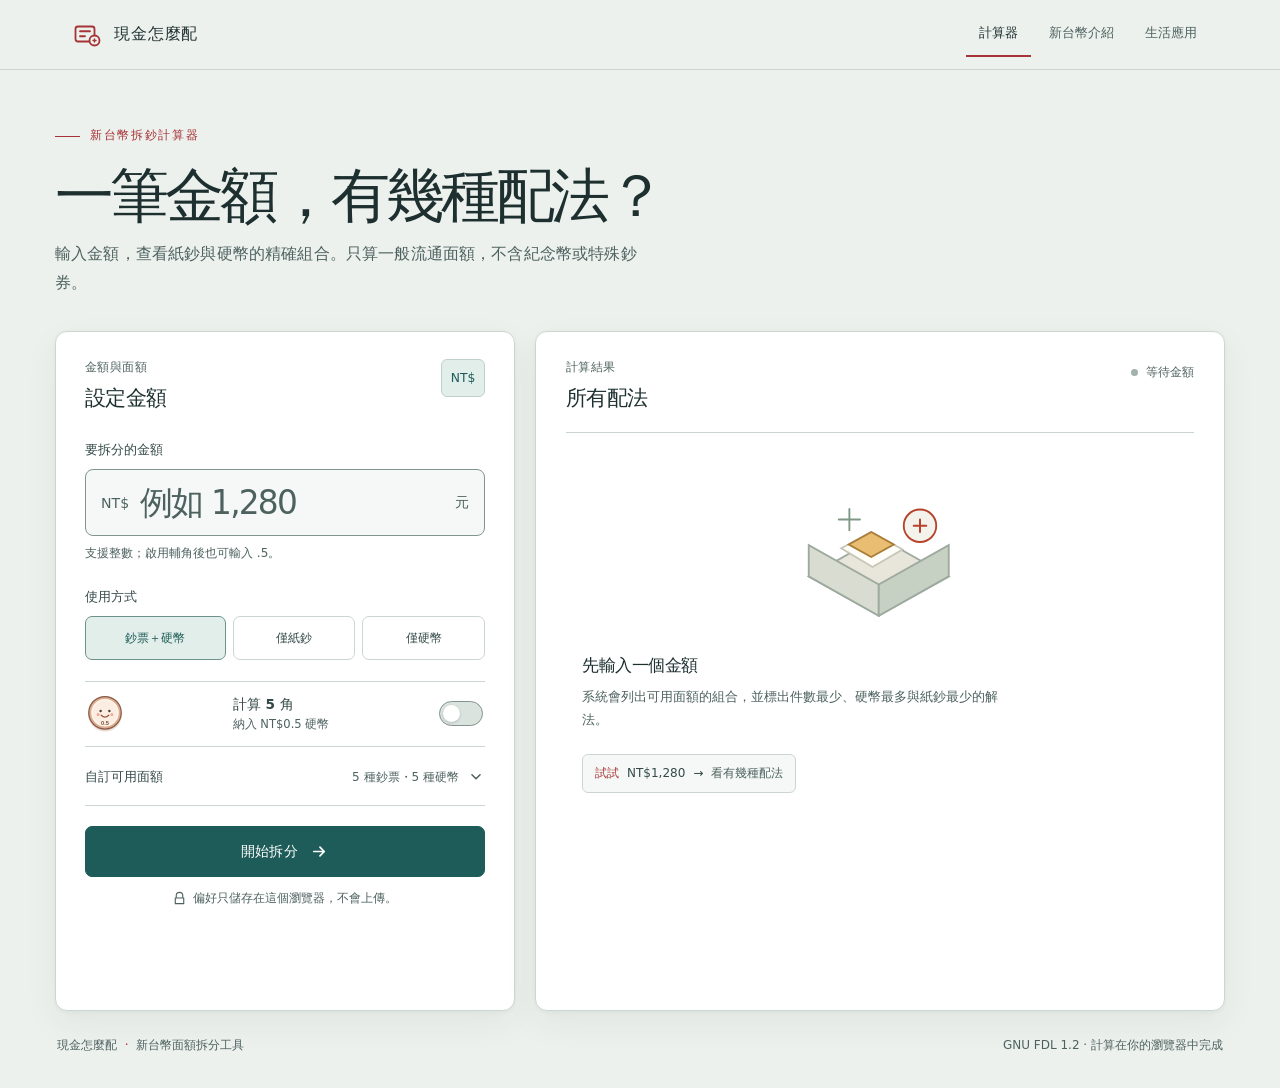
==== commit 75a4f288: "Add Grade 2 life applications page" ====
--- a/index.html
+++ b/index.html
@@ -26,6 +26,7 @@
       <nav class="top-nav" aria-label="主要導覽">
         <a class="top-nav-link is-current" href="./index.html" aria-current="page">計算器</a>
         <a class="top-nav-link" href="./about.html">新台幣介紹</a>
+        <a class="top-nav-link" href="./life-applications.html">生活應用</a>
       </nav>
     </header>
 
@@ -113,13 +114,13 @@
           <p class="privacy-note"><svg viewBox="0 0 16 16" aria-hidden="true"><path d="M4.5 7V5a3.5 3.5 0 0 1 7 0v2m-8 .5h9v6h-9z" fill="none" stroke="currentColor" stroke-width="1.2" stroke-linejoin="round" /></svg>偏好只儲存在這個瀏覽器，不會上傳。</p>
         </aside>
 
-        <section class="results-panel" aria-labelledby="results-title" aria-live="polite" aria-busy="false">
+        <section class="results-panel" aria-labelledby="results-title" aria-busy="false">
           <div class="results-topline">
             <div>
               <p class="section-kicker">計算結果</p>
               <h2 id="results-title">所有配法</h2>
             </div>
-            <span class="result-status" id="result-status"><span class="status-dot"></span>等待金額</span>
+            <span class="result-status" id="result-status" role="status" aria-live="polite" aria-atomic="true"><span class="status-dot" aria-hidden="true"></span>等待金額</span>
           </div>
 
           <div class="empty-state" id="empty-state">
@@ -161,7 +162,7 @@
           <div class="no-solution" id="no-solution" hidden>
             <span class="no-solution-icon" aria-hidden="true">!</span>
             <h3>目前的面額無法剛好湊出</h3>
-            <p>請試著開啟更小的面額，或切換紙鈔與硬幣的使用方式。</p>
+            <p id="no-solution-message">請試著開啟更小的面額，或切換紙鈔與硬幣的使用方式。</p>
           </div>
         </section>
       </section>
--- a/styles.css
+++ b/styles.css
@@ -256,10 +256,16 @@
 .not-counted-badge { display: inline-flex; min-height: 34px; align-items: center; padding: 5px 10px; color: #7f2c2e; background: var(--red-soft); border: 1px solid #e6cfcb; border-radius: 999px; font-size: .75rem; font-weight: 700; white-space: nowrap; }
 .commemorative-intro { max-width: 820px; margin: -4px 0 16px; color: var(--muted); font-size: .79rem; line-height: 1.75; }
 .commemorative-grid { display: grid; grid-template-columns: repeat(3, minmax(0, 1fr)); gap: 9px; }
+.commemorative-note-grid { grid-template-columns: repeat(2, minmax(0, 1fr)); }
 .commemorative-card { min-width: 0; display: flex; flex-direction: column; align-items: flex-start; padding: 14px 15px 13px; background: #f7faf8; border: 1px solid var(--line); border-radius: 7px; }
 .commemorative-meta { display: flex; align-items: center; gap: 7px; color: var(--muted); font-size: .75rem; font-variant-numeric: tabular-nums; }
 .commemorative-meta i { color: var(--red); font-style: normal; }
 .commemorative-coin-icon { width: 26px; height: 26px; flex: 0 0 26px; }
+.commemorative-photo-pair { width: 100%; display: grid; grid-template-columns: repeat(2, minmax(0, 1fr)); gap: 6px; margin: 0 0 12px; }
+.commemorative-photo-pair figure { min-width: 0; margin: 0; padding: 5px; background: #fff; border: 1px solid var(--line); border-radius: 5px; }
+.commemorative-photo-pair img { display: block; width: 100%; height: auto; border-radius: 3px; }
+.commemorative-photo-pair figcaption { margin-top: 3px; color: var(--muted); font-size: .67rem; line-height: 1.3; text-align: center; }
+.commemorative-note-card .commemorative-meta { margin-bottom: 1px; }
 .commemorative-card h3 { margin: 9px 0 5px; color: var(--ink); font-size: .9rem; font-weight: 600; line-height: 1.45; }
 .commemorative-card p { margin: 0 0 10px; color: var(--ink-soft); font-size: .75rem; line-height: 1.65; }
 .commemorative-card time { margin-top: auto; padding-top: 8px; color: var(--green); border-top: 1px solid var(--line); font-size: .72rem; font-variant-numeric: tabular-nums; }
@@ -283,6 +289,35 @@
 .about-cta svg { width: 18px; height: 18px; }
 .about-cta:focus-visible { outline: 3px solid var(--ink); outline-offset: 3px; box-shadow: 0 0 0 3px #ffffff; }
 
+.life-page .about-intro { padding-bottom: 30px; }
+.life-section { padding-bottom: 25px; }
+.activity-grid { display: grid; grid-template-columns: repeat(3, minmax(0, 1fr)); gap: 10px; }
+.activity-card { min-width: 0; min-height: 260px; display: flex; flex-direction: column; align-items: flex-start; padding: 16px 16px 13px; background: #f7faf8; border: 1px solid var(--line); border-radius: 8px; }
+.activity-topline { width: 100%; display: flex; align-items: center; justify-content: space-between; gap: 8px; margin-bottom: 12px; }
+.activity-icon { width: 38px; height: 38px; flex: 0 0 38px; display: grid; place-items: center; overflow: hidden; background: #ffffff; border: 1px solid var(--line); border-radius: 7px; }
+.activity-icon svg { width: 32px; height: 32px; }
+.activity-skill { color: var(--muted); font-size: .75rem; line-height: 1.45; text-align: right; }
+.activity-card h3 { margin: 0 0 7px; font-size: 1rem; line-height: 1.45; font-weight: 650; }
+.activity-card > p { margin: 0 0 8px; color: var(--ink-soft); font-size: .94rem; line-height: 1.7; }
+.activity-answer { width: 100%; margin-top: auto; border-top: 1px solid var(--line); }
+.activity-answer summary { min-height: 44px; display: flex; align-items: center; justify-content: space-between; gap: 10px; color: var(--green); font-size: .88rem; font-weight: 650; list-style: none; }
+.activity-answer summary::-webkit-details-marker { display: none; }
+.activity-answer summary::after { content: "+"; flex: 0 0 auto; color: var(--red); font-size: 1.15rem; font-weight: 500; }
+.activity-answer[open] summary::after { content: "−"; }
+.activity-answer > p { margin: 0 0 12px; color: var(--ink-soft); font-size: .9rem; line-height: 1.75; }
+.activity-answer strong { color: var(--ink); font-weight: 700; }
+.activity-action { min-height: 44px; display: inline-flex; align-items: center; gap: 8px; margin-top: 5px; color: var(--green); font-size: .84rem; font-weight: 650; text-decoration: underline; text-decoration-thickness: 1px; text-underline-offset: 3px; }
+.activity-action:hover { color: var(--red); }
+.life-note { margin-top: 15px; }
+.curriculum-section { margin-top: 20px; }
+.curriculum-section .about-section-heading { margin-bottom: 9px; }
+.curriculum-copy { max-width: 900px; margin: 0 0 12px; color: var(--ink-soft); font-size: .94rem; line-height: 1.8; }
+.curriculum-resources { display: grid; grid-template-columns: repeat(2, minmax(0, 1fr)); gap: 5px 22px; margin: 0; padding-left: 20px; color: var(--green); }
+.curriculum-resources li { padding-left: 3px; }
+.curriculum-resources a { min-height: 44px; display: inline-flex; align-items: center; color: var(--green); font-size: .88rem; line-height: 1.55; text-decoration-thickness: 1px; text-underline-offset: 3px; }
+.curriculum-resources a:hover { color: var(--red); }
+.curriculum-section .about-cta { margin-top: 13px; }
+
 .page-footer { display: flex; align-items: center; justify-content: space-between; gap: 16px; padding: 26px 2px 34px; color: var(--muted); font-size: .75rem; }
 .page-footer span:first-child { font-weight: 500; }
 .page-footer span:first-child span { padding: 0 4px; color: var(--red); }
@@ -292,6 +327,7 @@
 a:focus-visible, button:focus-visible, summary:focus-visible { outline: 3px solid var(--ink); outline-offset: 3px; box-shadow: 0 0 0 3px #ffffff; }
 :focus-visible { outline: 3px solid var(--ink); outline-offset: 3px; box-shadow: 0 0 0 3px #ffffff; }
 @media (max-width: 900px) {
+  .activity-grid { grid-template-columns: repeat(2, minmax(0, 1fr)); }
   .calculator-layout { grid-template-columns: minmax(290px, .9fr) minmax(0, 1.1fr); gap: 14px; }
   .input-panel { padding: 24px 21px 20px; }
   .results-panel { padding: 24px 22px; }
@@ -352,11 +388,18 @@
   .guide-steps li { min-height: 0; padding: 12px 13px; }
   .step-number { margin-bottom: 7px; }
   .about-cta { width: 100%; }
+  .activity-grid { grid-template-columns: 1fr; gap: 8px; }
+  .activity-card { min-height: 0; padding: 15px 15px 11px; }
+  .activity-answer { margin-top: 4px; }
+  .curriculum-section { margin-top: 15px; padding: 20px 17px 19px; }
+  .curriculum-resources { grid-template-columns: 1fr; gap: 0; }
 }
 @media (max-width: 390px) {
   .topbar { padding: 0 16px; }
   .top-nav { gap: 0; }
-  .top-nav-link { padding: 0 8px; font-size: .74rem; }
+  .brand-mark { width: 30px; }
+  .brand-name { font-size: .85rem; }
+  .top-nav-link { padding: 0 5px; font-size: .68rem; }
   .page-shell { width: calc(100% - 24px); }
   .input-panel, .results-panel { padding-right: 16px; padding-left: 16px; }
   .mode-options { gap: 5px; }
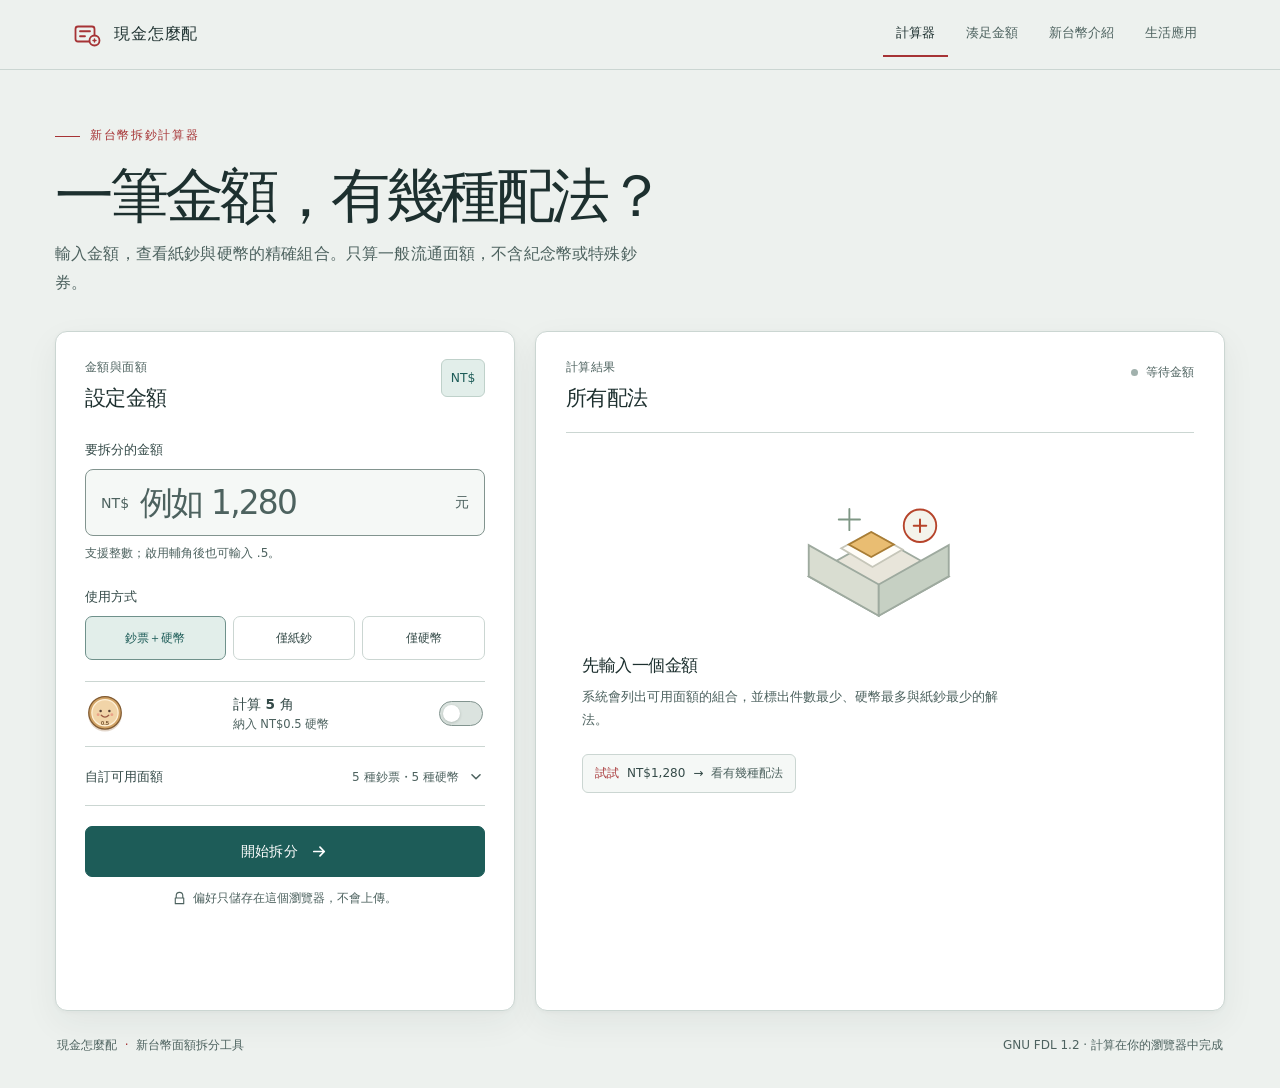
==== commit 7cdc1d95: "Add remaining cash top-up calculator" ====
--- a/index.html
+++ b/index.html
@@ -25,6 +25,7 @@
       </a>
       <nav class="top-nav" aria-label="主要導覽">
         <a class="top-nav-link is-current" href="./index.html" aria-current="page">計算器</a>
+        <a class="top-nav-link" href="./make-up.html">湊足金額</a>
         <a class="top-nav-link" href="./about.html">新台幣介紹</a>
         <a class="top-nav-link" href="./life-applications.html">生活應用</a>
       </nav>
--- a/styles.css
+++ b/styles.css
@@ -299,6 +299,8 @@
 .activity-skill { color: var(--muted); font-size: .75rem; line-height: 1.45; text-align: right; }
 .activity-card h3 { margin: 0 0 7px; font-size: 1rem; line-height: 1.45; font-weight: 650; }
 .activity-card > p { margin: 0 0 8px; color: var(--ink-soft); font-size: .94rem; line-height: 1.7; }
+.extension-intro { max-width: 900px; margin: -3px 0 15px; color: var(--ink-soft); font-size: .94rem; line-height: 1.8; }
+.extension-grid { grid-template-columns: repeat(2, minmax(0, 1fr)); }
 .activity-answer { width: 100%; margin-top: auto; border-top: 1px solid var(--line); }
 .activity-answer summary { min-height: 44px; display: flex; align-items: center; justify-content: space-between; gap: 10px; color: var(--green); font-size: .88rem; font-weight: 650; list-style: none; }
 .activity-answer summary::-webkit-details-marker { display: none; }
@@ -318,6 +320,56 @@
 .curriculum-resources a:hover { color: var(--red); }
 .curriculum-section .about-cta { margin-top: 13px; }
 
+.makeup-page .about-intro { padding-bottom: 30px; }
+.makeup-layout { align-items: start; }
+.makeup-input-panel { padding-bottom: 22px; }
+.makeup-input-panel .panel-heading { margin-bottom: 23px; }
+.makeup-method-fieldset { margin-top: 22px; margin-bottom: 18px; }
+.makeup-method-options { grid-template-columns: 1fr 1.25fr; }
+.inventory-input-panel[hidden] { display: none; }
+.amount-field-compact { min-height: 56px; }
+.amount-field-compact input { font-size: 1.45rem; }
+.count-group { min-width: 0; margin: 12px 0 0; padding: 0; border: 0; }
+.count-group legend { margin-bottom: 8px; padding: 0; color: var(--ink-soft); font-size: .79rem; font-weight: 650; }
+.count-grid { display: grid; grid-template-columns: repeat(3, minmax(0, 1fr)); gap: 7px; }
+.count-field { min-width: 0; display: grid; gap: 5px; padding: 7px 6px 6px; background: #f7faf8; border: 1px solid var(--line); border-radius: 7px; }
+.count-field label { min-width: 0; min-height: 34px; display: flex; align-items: center; justify-content: center; gap: 4px; color: var(--ink-soft); font-size: .7rem; line-height: 1.25; text-align: center; }
+.count-field label .money-icon { width: 30px; height: 18px; flex: 0 0 30px; }
+.count-field label .money-icon.coin-icon { width: 22px; height: 22px; flex-basis: 22px; }
+.count-field input { width: 100%; min-height: 44px; padding: 6px 5px; color: var(--ink); background: #ffffff; border: 1px solid var(--line-strong); border-radius: 5px; font-variant-numeric: tabular-nums; font-size: .94rem; text-align: center; }
+.count-field input:focus-visible { border-color: var(--green); }
+.count-field input:disabled { color: var(--muted); background: #edf1ee; }
+.count-field.half-count-field[hidden] { display: none; }
+.count-hint { margin: 9px 0 0; color: var(--muted); font-size: .75rem; line-height: 1.5; }
+.makeup-output-mode { margin: 19px 0 14px; }
+.makeup-output-mode .mode-options { grid-template-columns: 1.15fr 1fr 1fr; }
+.makeup-half-toggle { margin-top: 4px; }
+.makeup-rule-note { display: flex; align-items: flex-start; gap: 9px; margin-top: 12px; padding: 11px 12px; color: var(--ink-soft); background: var(--gold-soft); border: 1px solid #d5d9c8; border-radius: 7px; }
+.makeup-rule-note .note-mark { width: 20px; height: 20px; flex-basis: 20px; font-size: .8rem; }
+.makeup-rule-note p { margin: 0; font-size: .77rem; line-height: 1.6; }
+.makeup-results-panel { min-height: 570px; }
+.makeup-empty-state { padding-top: 54px; }
+.makeup-summary { display: grid; grid-template-columns: repeat(3, minmax(0, 1fr)); gap: 8px; margin: 18px 0 15px; }
+.makeup-summary > div { min-width: 0; padding: 13px 12px 12px; background: #f7faf8; border: 1px solid var(--line); border-radius: 7px; }
+.makeup-summary dt { margin: 0 0 7px; color: var(--muted); font-size: .76rem; }
+.makeup-summary dd { margin: 0; color: var(--ink); font-size: clamp(1rem, 2.2vw, 1.32rem); font-weight: 650; letter-spacing: -.035em; font-variant-numeric: tabular-nums; white-space: nowrap; }
+.makeup-summary .makeup-remaining { background: var(--green-soft); border-color: #bfd1ca; }
+.makeup-summary .makeup-remaining dd { color: var(--green); }
+.makeup-message { display: flex; align-items: flex-start; gap: 10px; margin: 12px 0 18px; padding: 14px 15px; border: 1px solid var(--line); border-radius: 7px; }
+.makeup-complete-message { color: var(--green); background: var(--green-soft); border-color: #bfd1ca; }
+.makeup-message p { margin: 0; font-size: .89rem; line-height: 1.65; }
+.complete-mark { width: 24px; height: 24px; flex: 0 0 24px; display: grid; place-items: center; color: #ffffff; background: var(--green); border-radius: 50%; font-size: .78rem; font-weight: 700; }
+.makeup-needs-more[hidden], .makeup-extremes[hidden], .makeup-solutions-section[hidden] { display: none; }
+.makeup-extremes { display: grid; grid-template-columns: repeat(3, minmax(0, 1fr)); gap: 8px; padding: 11px 0 16px; border-bottom: 1px solid var(--line); }
+.makeup-extreme-card { min-width: 0; display: grid; grid-template-columns: minmax(0, 1fr) auto; align-items: center; gap: 5px 8px; padding: 11px 10px; background: #f7faf8; border: 1px solid var(--line); border-radius: 7px; }
+.makeup-extreme-card .extreme-label { min-height: 0; color: var(--muted); font-size: .74rem; }
+.makeup-extreme-card .extreme-tag { width: 23px; height: 23px; display: grid; place-items: center; color: var(--green); background: var(--green-soft); border-radius: 50%; font-size: .62rem; font-weight: 700; }
+.makeup-extreme-card .extreme-total { grid-column: 1 / -1; margin: 0; color: var(--ink); font-size: 1.15rem; font-variant-numeric: tabular-nums; }
+.makeup-extreme-card .extreme-detail { grid-column: 1 / -1; margin: 0; color: var(--muted); font-size: .72rem; line-height: 1.5; }
+.makeup-solutions-section .list-heading { padding-top: 16px; }
+.makeup-no-solution { padding: 27px 15px 15px; }
+.makeup-no-solution p { max-width: 400px; }
+
 .page-footer { display: flex; align-items: center; justify-content: space-between; gap: 16px; padding: 26px 2px 34px; color: var(--muted); font-size: .75rem; }
 .page-footer span:first-child { font-weight: 500; }
 .page-footer span:first-child span { padding: 0 4px; color: var(--red); }
@@ -328,6 +380,7 @@
 :focus-visible { outline: 3px solid var(--ink); outline-offset: 3px; box-shadow: 0 0 0 3px #ffffff; }
 @media (max-width: 900px) {
   .activity-grid { grid-template-columns: repeat(2, minmax(0, 1fr)); }
+  .makeup-extremes { grid-template-columns: 1fr; }
   .calculator-layout { grid-template-columns: minmax(290px, .9fr) minmax(0, 1.1fr); gap: 14px; }
   .input-panel { padding: 24px 21px 20px; }
   .results-panel { padding: 24px 22px; }
@@ -348,6 +401,11 @@
   .mobile-break { display: initial; }
   .intro-copy { max-width: 480px; font-size: .91rem; }
   .calculator-layout { grid-template-columns: 1fr; gap: 13px; }
+  .makeup-summary { grid-template-columns: 1fr; gap: 6px; }
+  .makeup-summary > div { display: flex; align-items: center; justify-content: space-between; gap: 10px; padding: 11px 12px; }
+  .makeup-summary dt { margin: 0; }
+  .makeup-summary dd { font-size: 1.1rem; }
+  .makeup-empty-state { padding-top: 31px; }
   .input-panel { padding: 22px 21px 20px; }
   .panel-heading { margin-bottom: 23px; }
   .results-panel { min-height: 520px; padding: 22px 21px 24px; }
@@ -389,16 +447,25 @@
   .step-number { margin-bottom: 7px; }
   .about-cta { width: 100%; }
   .activity-grid { grid-template-columns: 1fr; gap: 8px; }
+  .extension-grid { grid-template-columns: 1fr; }
   .activity-card { min-height: 0; padding: 15px 15px 11px; }
   .activity-answer { margin-top: 4px; }
   .curriculum-section { margin-top: 15px; padding: 20px 17px 19px; }
   .curriculum-resources { grid-template-columns: 1fr; gap: 0; }
 }
+@media (max-width: 460px) {
+  .topbar { padding-right: 14px; padding-left: 14px; }
+  .brand-name { display: none; }
+  .brand { gap: 0; }
+  .top-nav { gap: 0; }
+  .top-nav-link { padding: 0 6px; font-size: .7rem; }
+}
 @media (max-width: 390px) {
   .topbar { padding: 0 16px; }
   .top-nav { gap: 0; }
+  .brand-name { display: none; }
+  .brand { gap: 0; }
   .brand-mark { width: 30px; }
-  .brand-name { font-size: .85rem; }
   .top-nav-link { padding: 0 5px; font-size: .68rem; }
   .page-shell { width: calc(100% - 24px); }
   .input-panel, .results-panel { padding-right: 16px; padding-left: 16px; }
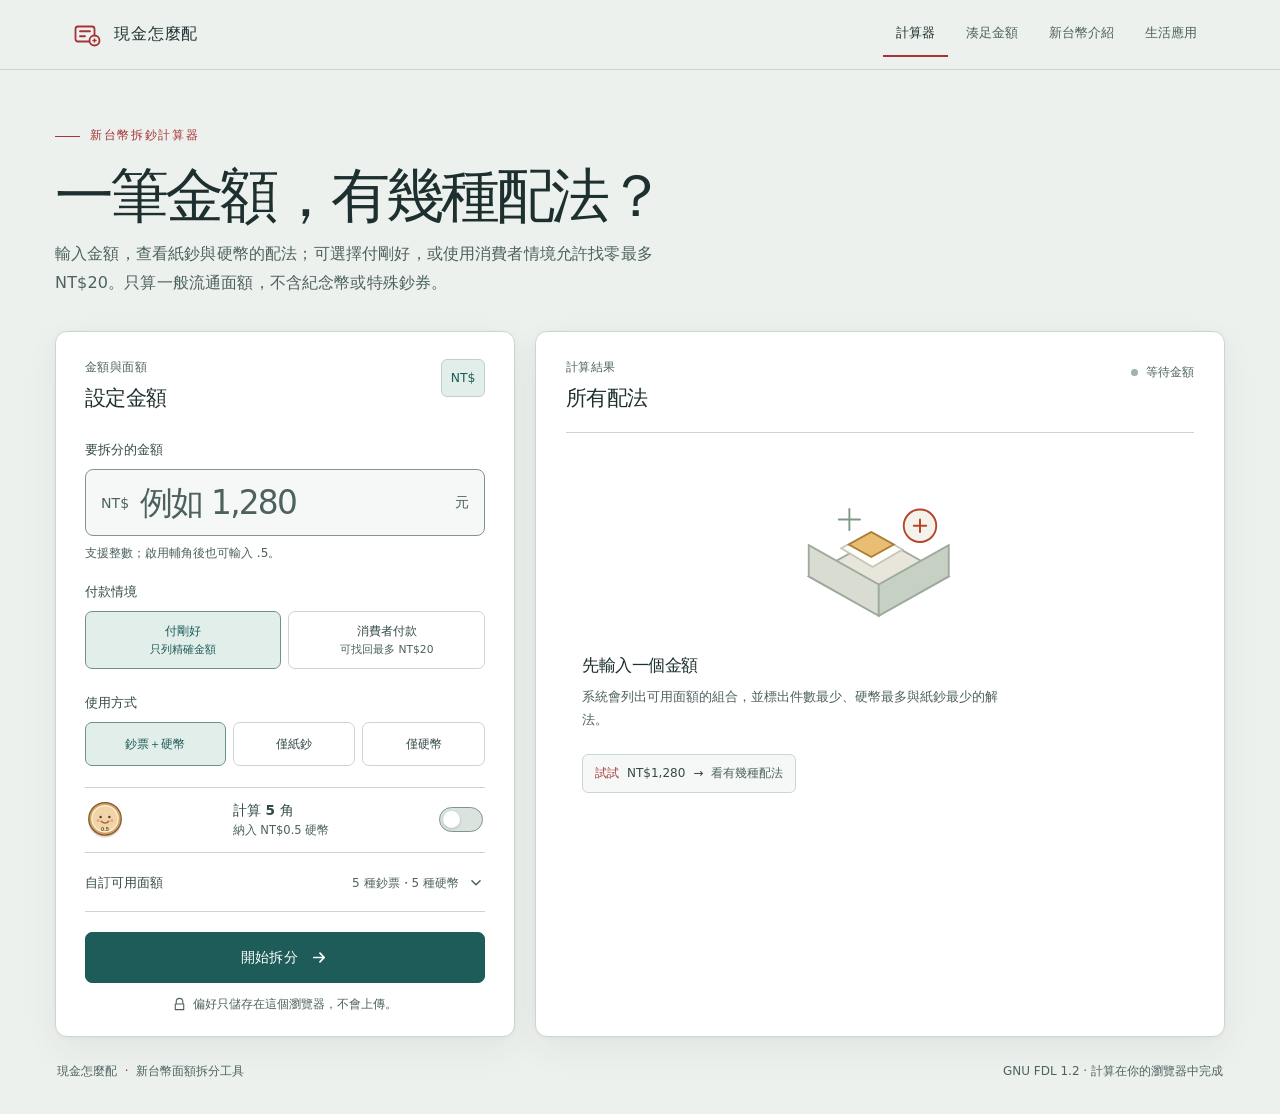
==== commit a4887e48: "Add consumer payment change mode" ====
--- a/index.html
+++ b/index.html
@@ -4,7 +4,7 @@
     <meta charset="utf-8" />
     <meta name="viewport" content="width=device-width, initial-scale=1" />
     <meta name="theme-color" content="#edf1ee" />
-    <meta name="description" content="輸入新台幣金額，列出紙鈔與硬幣的所有精確拆分組合。" />
+    <meta name="description" content="輸入新台幣金額，查看精確拆分，或在消費者情境中多付並找回最多 NT$20。" />
     <title>新台幣拆鈔計算器｜現金怎麼配</title>
     <link rel="stylesheet" href="./styles.css" />
     <script src="./calculator.js" defer></script>
@@ -35,7 +35,7 @@
       <section class="intro" id="top" aria-labelledby="page-title">
         <p class="eyebrow"><span class="eyebrow-line"></span>新台幣拆鈔計算器</p>
         <h1 id="page-title">一筆金額，<br class="mobile-break" />有幾種配法？</h1>
-        <p class="intro-copy">輸入金額，查看紙鈔與硬幣的精確組合。只算一般流通面額，不含紀念幣或特殊鈔券。</p>
+        <p class="intro-copy">輸入金額，查看紙鈔與硬幣的配法；可選擇付剛好，或使用消費者情境允許找零最多 NT$20。只算一般流通面額，不含紀念幣或特殊鈔券。</p>
       </section>
 
       <section class="calculator-layout" aria-label="現金拆分工具">
@@ -57,6 +57,22 @@
             </div>
             <p class="field-help" id="amount-help">支援整數；啟用輔角後也可輸入 .5。</p>
             <p class="field-error" id="amount-error" role="alert" hidden></p>
+
+            <fieldset class="mode-fieldset payment-scenario-fieldset">
+              <legend>付款情境</legend>
+              <div class="mode-options payment-scenario-options">
+                <label class="mode-option payment-scenario-option">
+                  <input type="radio" name="payment-scenario" value="exact" checked />
+                  <span>付剛好</span>
+                  <small>只列精確金額</small>
+                </label>
+                <label class="mode-option payment-scenario-option">
+                  <input type="radio" name="payment-scenario" value="consumer" />
+                  <span>消費者付款</span>
+                  <small>可找回最多 NT$20</small>
+                </label>
+              </div>
+            </fieldset>
 
             <fieldset class="mode-fieldset">
               <legend>使用方式</legend>
@@ -144,9 +160,10 @@
 
           <div class="result-content" id="result-content" hidden>
             <div class="amount-result">
-              <span class="result-label">拆分金額</span>
+              <span class="result-label" id="result-label">拆分金額</span>
               <strong id="result-amount">NT$0</strong>
               <span class="combination-count" id="combination-count">0 種組合</span>
+              <p class="result-mode-note" id="result-mode-note" hidden></p>
             </div>
 
             <div class="extremes" id="extremes" aria-label="代表性解法"></div>
@@ -162,7 +179,7 @@
 
           <div class="no-solution" id="no-solution" hidden>
             <span class="no-solution-icon" aria-hidden="true">!</span>
-            <h3>目前的面額無法剛好湊出</h3>
+            <h3 id="no-solution-title">目前的面額無法剛好湊出</h3>
             <p id="no-solution-message">請試著開啟更小的面額，或切換紙鈔與硬幣的使用方式。</p>
           </div>
         </section>
--- a/styles.css
+++ b/styles.css
@@ -119,6 +119,12 @@
 .mode-option input { position: absolute; width: 1px; height: 1px; opacity: 0; }
 .mode-option:has(input:checked) { color: var(--green); background: var(--green-soft); border-color: #6f918b; font-weight: 700; }
 .mode-option:has(input:focus-visible) { outline: 3px solid var(--ink); outline-offset: 3px; box-shadow: 0 0 0 3px #ffffff; }
+.payment-scenario-fieldset { margin-top: 20px; }
+.payment-scenario-options { grid-template-columns: repeat(2, minmax(0, 1fr)); }
+.payment-scenario-option { gap: 4px; align-content: center; min-height: 58px; padding: 8px 7px; }
+.payment-scenario-option span { font-size: .77rem; }
+.payment-scenario-option small { color: var(--muted); font-size: .67rem; font-weight: 400; line-height: 1.25; }
+.payment-scenario-option:has(input:checked) small { color: var(--green); }
 
 .half-toggle-row { min-height: 64px; display: flex; align-items: center; justify-content: space-between; gap: 14px; padding: 10px 0; border-top: 1px solid var(--line); border-bottom: 1px solid var(--line); }
 .half-coin-icon { width: 40px; height: 40px; flex: 0 0 40px; }
@@ -187,6 +193,7 @@
 .result-label { color: var(--muted); font-size: .76rem; }
 .amount-result strong { grid-column: 1; color: var(--ink); font-size: clamp(1.8rem, 4.2vw, 2.45rem); font-weight: 500; letter-spacing: -.07em; line-height: 1.15; font-variant-numeric: tabular-nums; }
 .combination-count { grid-column: 2; grid-row: 1 / span 2; align-self: center; padding: 8px 10px; color: #7f2c2e; background: var(--red-soft); border: 1px solid #e6cfcb; border-radius: 5px; font-size: .74rem; font-weight: 600; white-space: nowrap; }
+.result-mode-note { grid-column: 1 / -1; margin: 2px 0 0; color: var(--muted); font-size: .73rem; line-height: 1.5; }
 
 .extremes { display: grid; grid-template-columns: repeat(3, minmax(0, 1fr)); gap: 8px; padding: 16px 0 22px; border-bottom: 1px solid var(--line); }
 .extreme-card { min-width: 0; padding: 12px 11px 11px; background: #f7faf8; border: 1px solid var(--line); border-radius: 7px; }
@@ -196,6 +203,7 @@
 .extreme-total { margin: 7px 0 4px; color: var(--ink); font-variant-numeric: tabular-nums; font-size: 1.25rem; letter-spacing: -.06em; }
 .extreme-total small { margin-left: 3px; color: var(--muted); font-family: var(--body-font); font-size: .67rem; letter-spacing: 0; }
 .extreme-detail { margin: 0; color: var(--muted); font-size: .72rem; line-height: 1.5; overflow-wrap: anywhere; }
+.extreme-payment { margin: 6px 0 0; color: var(--green); font-size: .7rem; font-weight: 600; font-variant-numeric: tabular-nums; line-height: 1.4; }
 
 .list-heading { display: flex; align-items: flex-end; justify-content: space-between; gap: 16px; padding: 19px 0 11px; }
 .list-heading h3 { margin: 0 0 4px; font-size: .91rem; font-weight: 600; }
@@ -216,6 +224,9 @@
 .denom-token .money-icon { width: 20px; height: 12px; flex: 0 0 20px; }
 .denom-token .money-icon.coin-icon { width: 16px; height: 16px; flex-basis: 16px; }
 .row-value { align-self: center; color: var(--ink-soft); font-variant-numeric: tabular-nums; font-size: .75rem; white-space: nowrap; }
+.row-value-change { display: grid; gap: 3px; white-space: normal; text-align: right; line-height: 1.3; }
+.row-value-change strong { color: var(--ink); font-size: .74rem; font-weight: 650; }
+.row-value-change span { color: var(--muted); font-size: .7rem; }
 .truncation-note { margin: 11px 0 0; padding: 10px 12px; color: var(--ink-soft); background: var(--gold-soft); border: 1px solid #d5d9c8; border-radius: 6px; font-size: .75rem; line-height: 1.55; }
 .load-more-button { width: 100%; min-height: 44px; margin-top: 9px; color: var(--green); background: #f7faf8; border: 1px solid #9db3ad; border-radius: 6px; font-size: .76rem; font-weight: 600; transition: background .18s ease, border-color .18s ease; }
 .load-more-button:hover { background: var(--green-soft); border-color: #6f918b; }
@@ -418,8 +429,10 @@
   .extremes { grid-template-columns: 1fr; gap: 7px; padding: 13px 0 18px; }
   .extreme-card { grid-template-columns: minmax(110px, .75fr) minmax(73px, .55fr) minmax(0, 1.4fr); padding: 10px; }
   .extreme-detail { font-size: .72rem; }
+  .extreme-payment { grid-column: 1 / -1; margin-top: 0; }
   .combination-row { grid-template-columns: 27px minmax(0, 1fr); gap: 7px; padding: 10px 9px; }
   .row-value { grid-column: 2; grid-row: 2; justify-self: start; margin-top: 5px; font-size: .72rem; }
+  .row-value-change { text-align: left; }
   .row-summary { margin-bottom: 5px; }
   .page-footer { align-items: flex-start; flex-direction: column; gap: 6px; padding: 22px 2px 29px; }
   .about-intro { padding-bottom: 20px; }
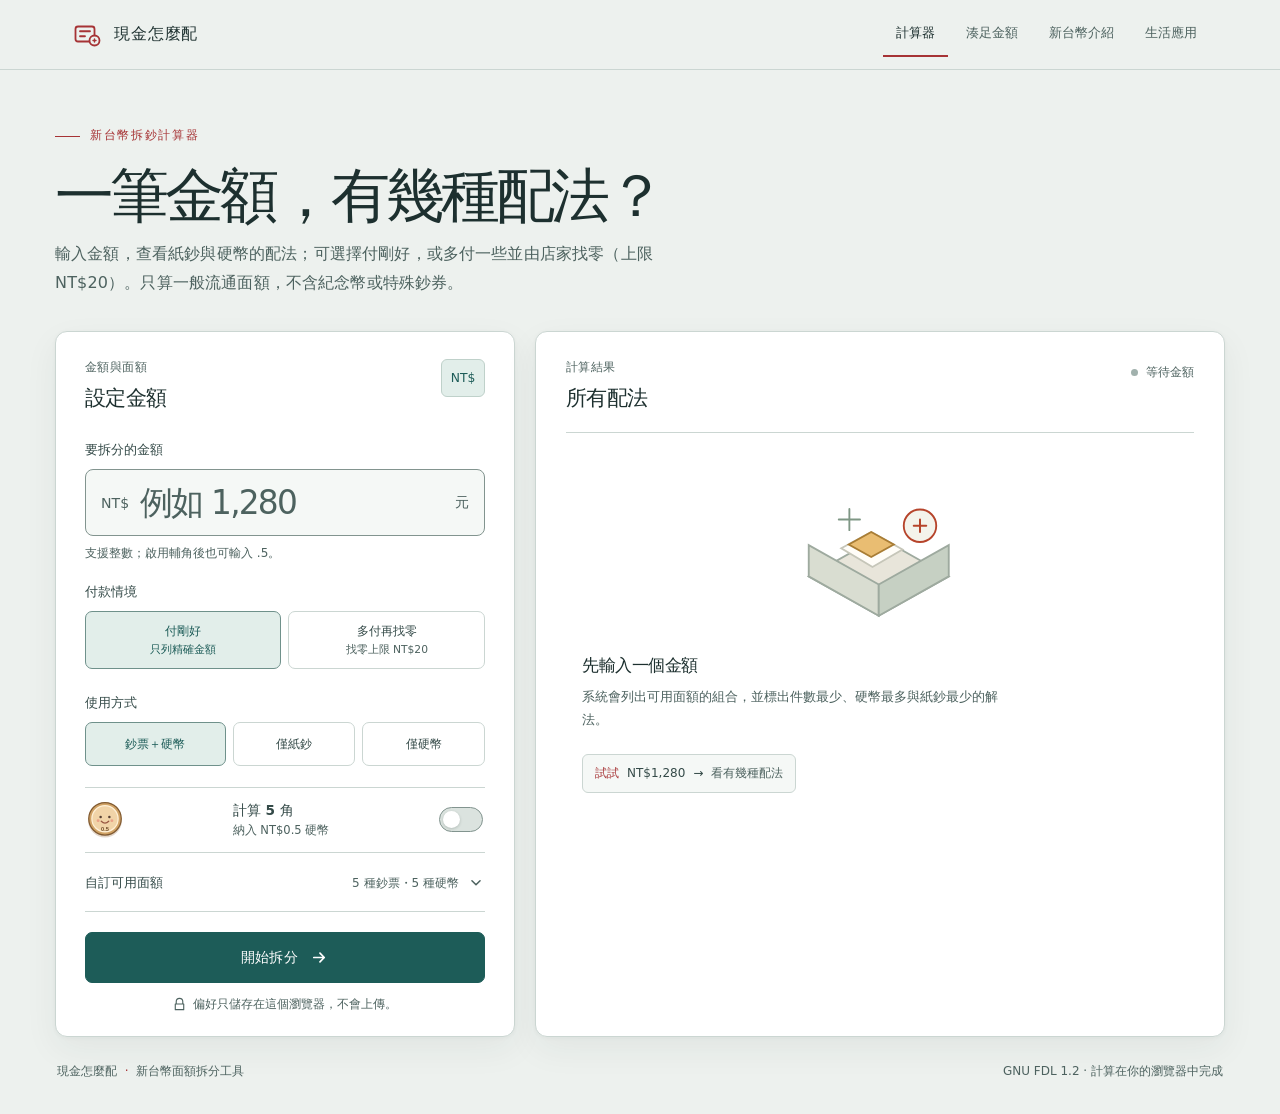
==== commit 6da2aae7: "Polish change mode wording" ====
--- a/index.html
+++ b/index.html
@@ -4,7 +4,7 @@
     <meta charset="utf-8" />
     <meta name="viewport" content="width=device-width, initial-scale=1" />
     <meta name="theme-color" content="#edf1ee" />
-    <meta name="description" content="輸入新台幣金額，查看精確拆分，或在消費者情境中多付並找回最多 NT$20。" />
+    <meta name="description" content="輸入新台幣金額，查看精確拆分，或多付一些並由店家找零（上限 NT$20）。" />
     <title>新台幣拆鈔計算器｜現金怎麼配</title>
     <link rel="stylesheet" href="./styles.css" />
     <script src="./calculator.js" defer></script>
@@ -35,7 +35,7 @@
       <section class="intro" id="top" aria-labelledby="page-title">
         <p class="eyebrow"><span class="eyebrow-line"></span>新台幣拆鈔計算器</p>
         <h1 id="page-title">一筆金額，<br class="mobile-break" />有幾種配法？</h1>
-        <p class="intro-copy">輸入金額，查看紙鈔與硬幣的配法；可選擇付剛好，或使用消費者情境允許找零最多 NT$20。只算一般流通面額，不含紀念幣或特殊鈔券。</p>
+        <p class="intro-copy">輸入金額，查看紙鈔與硬幣的配法；可選擇付剛好，或多付一些並由店家找零（上限 NT$20）。只算一般流通面額，不含紀念幣或特殊鈔券。</p>
       </section>
 
       <section class="calculator-layout" aria-label="現金拆分工具">
@@ -68,8 +68,8 @@
                 </label>
                 <label class="mode-option payment-scenario-option">
                   <input type="radio" name="payment-scenario" value="consumer" />
-                  <span>消費者付款</span>
-                  <small>可找回最多 NT$20</small>
+                  <span>多付再找零</span>
+                  <small>找零上限 NT$20</small>
                 </label>
               </div>
             </fieldset>
